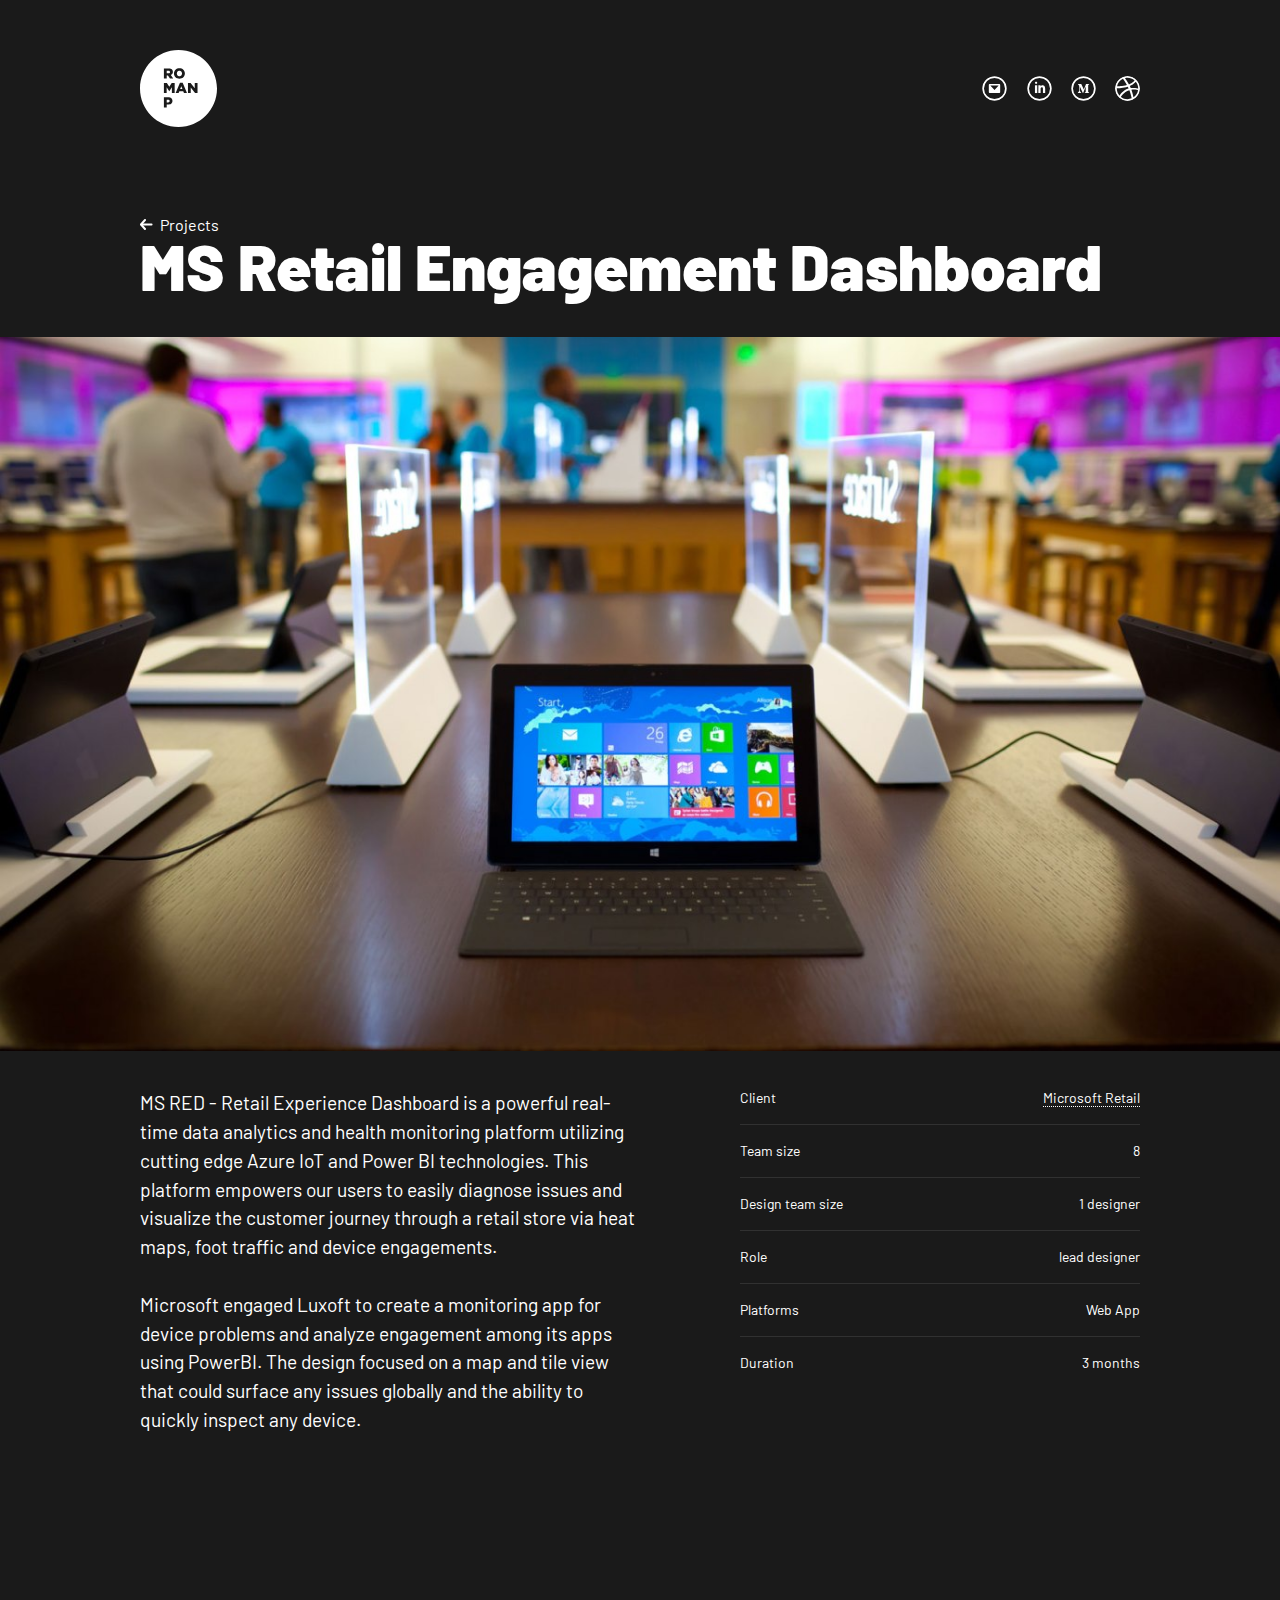
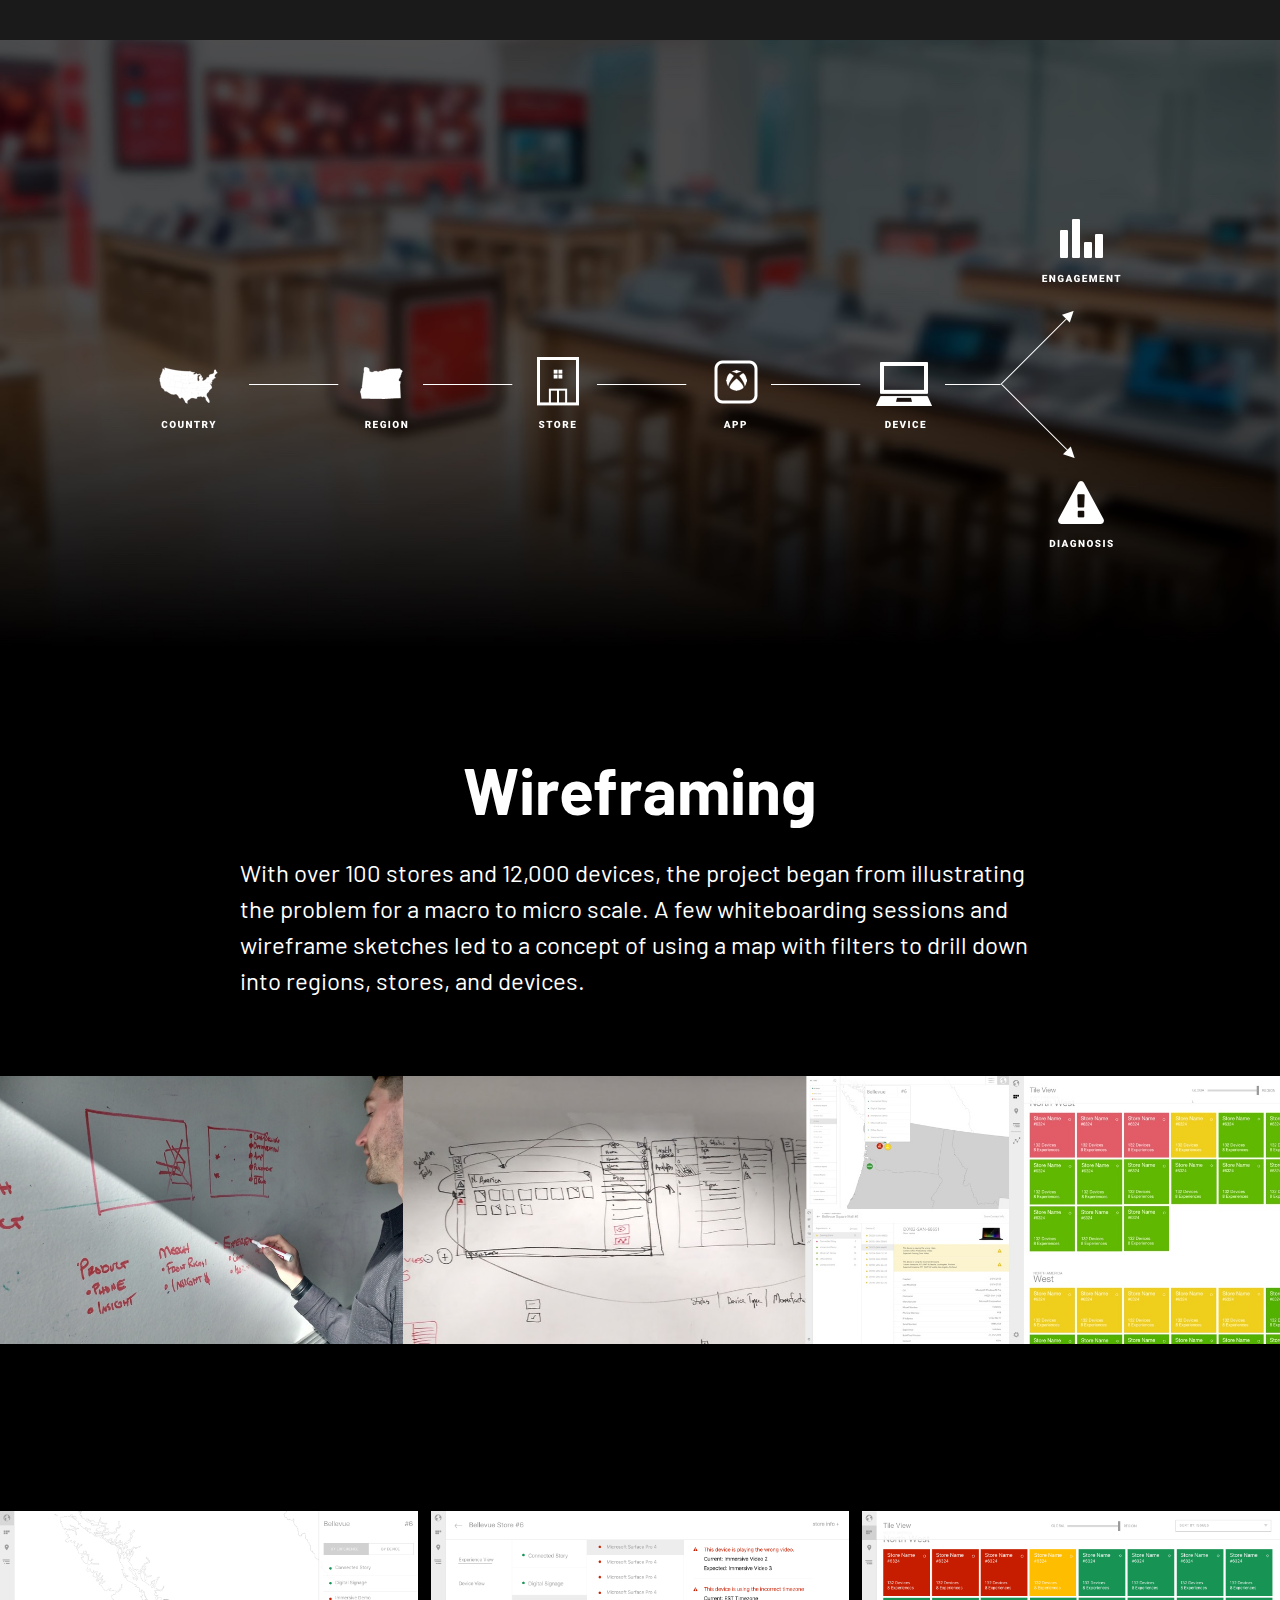
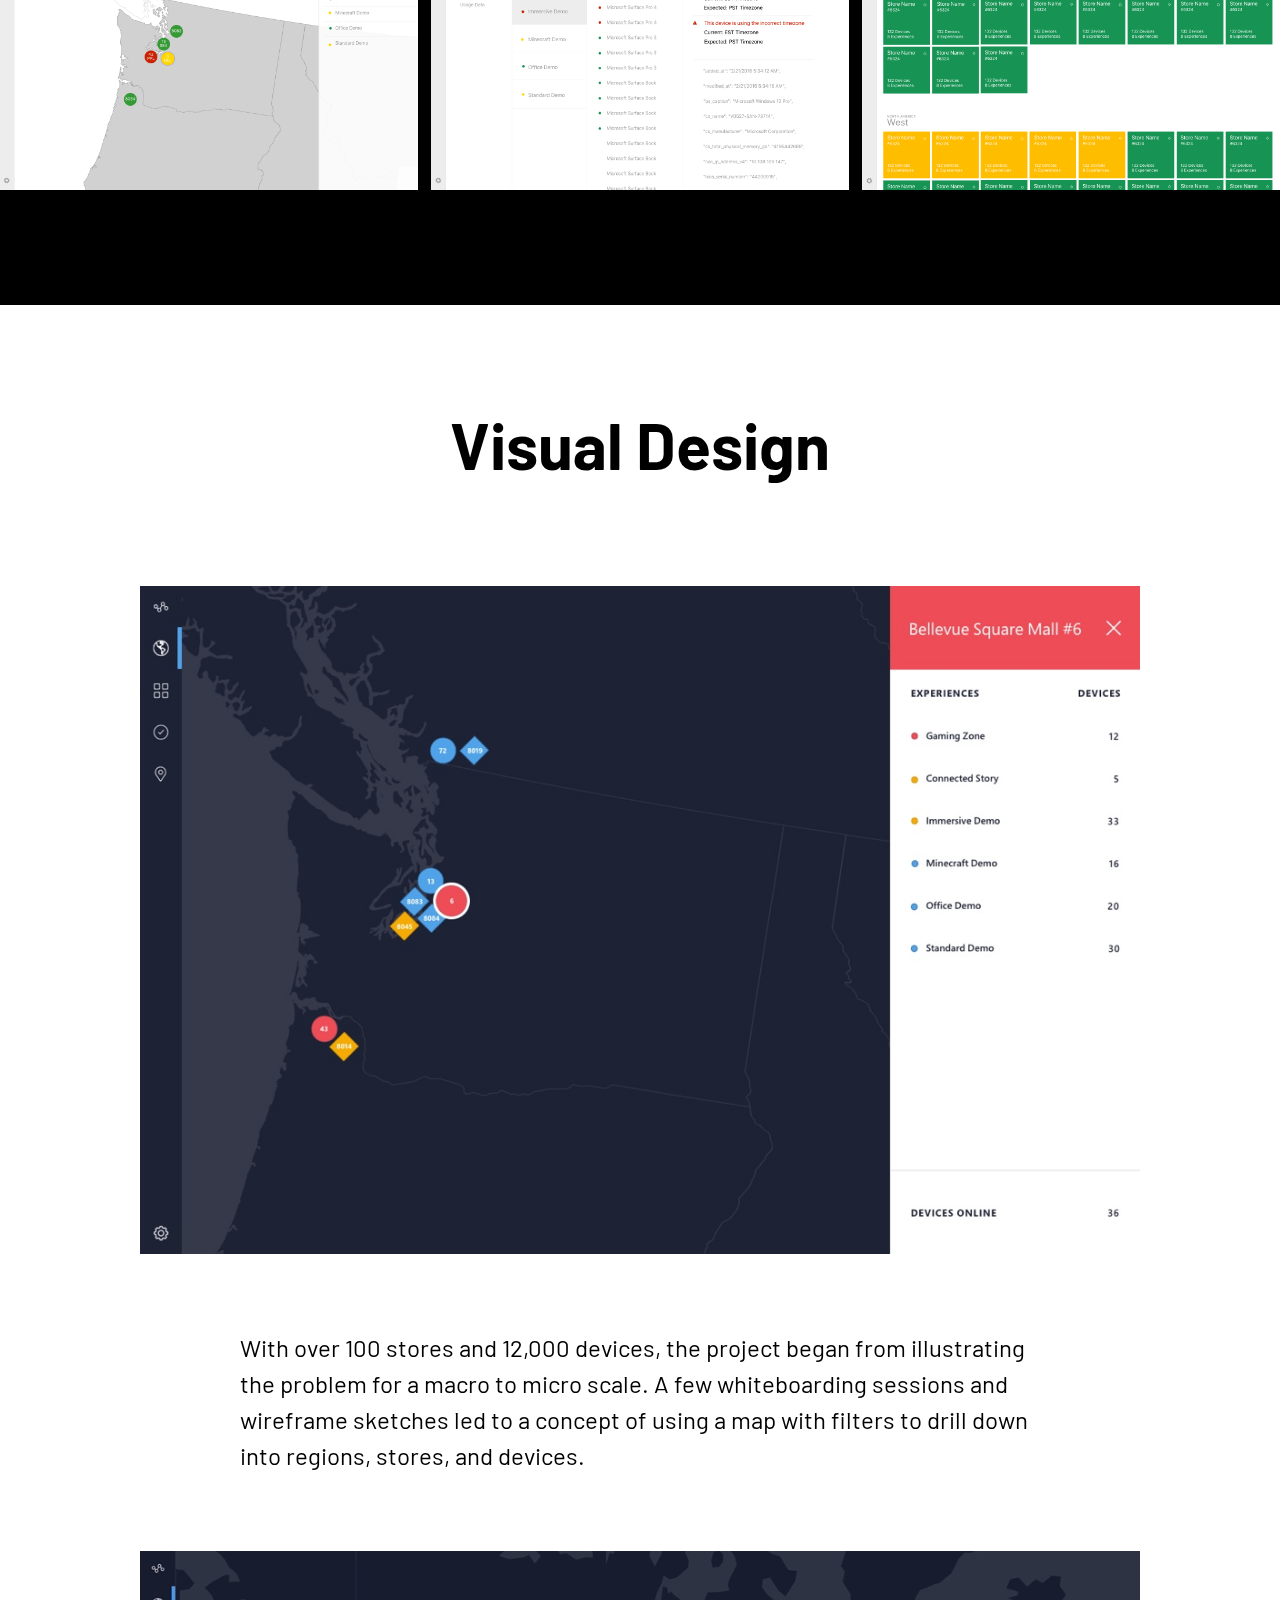
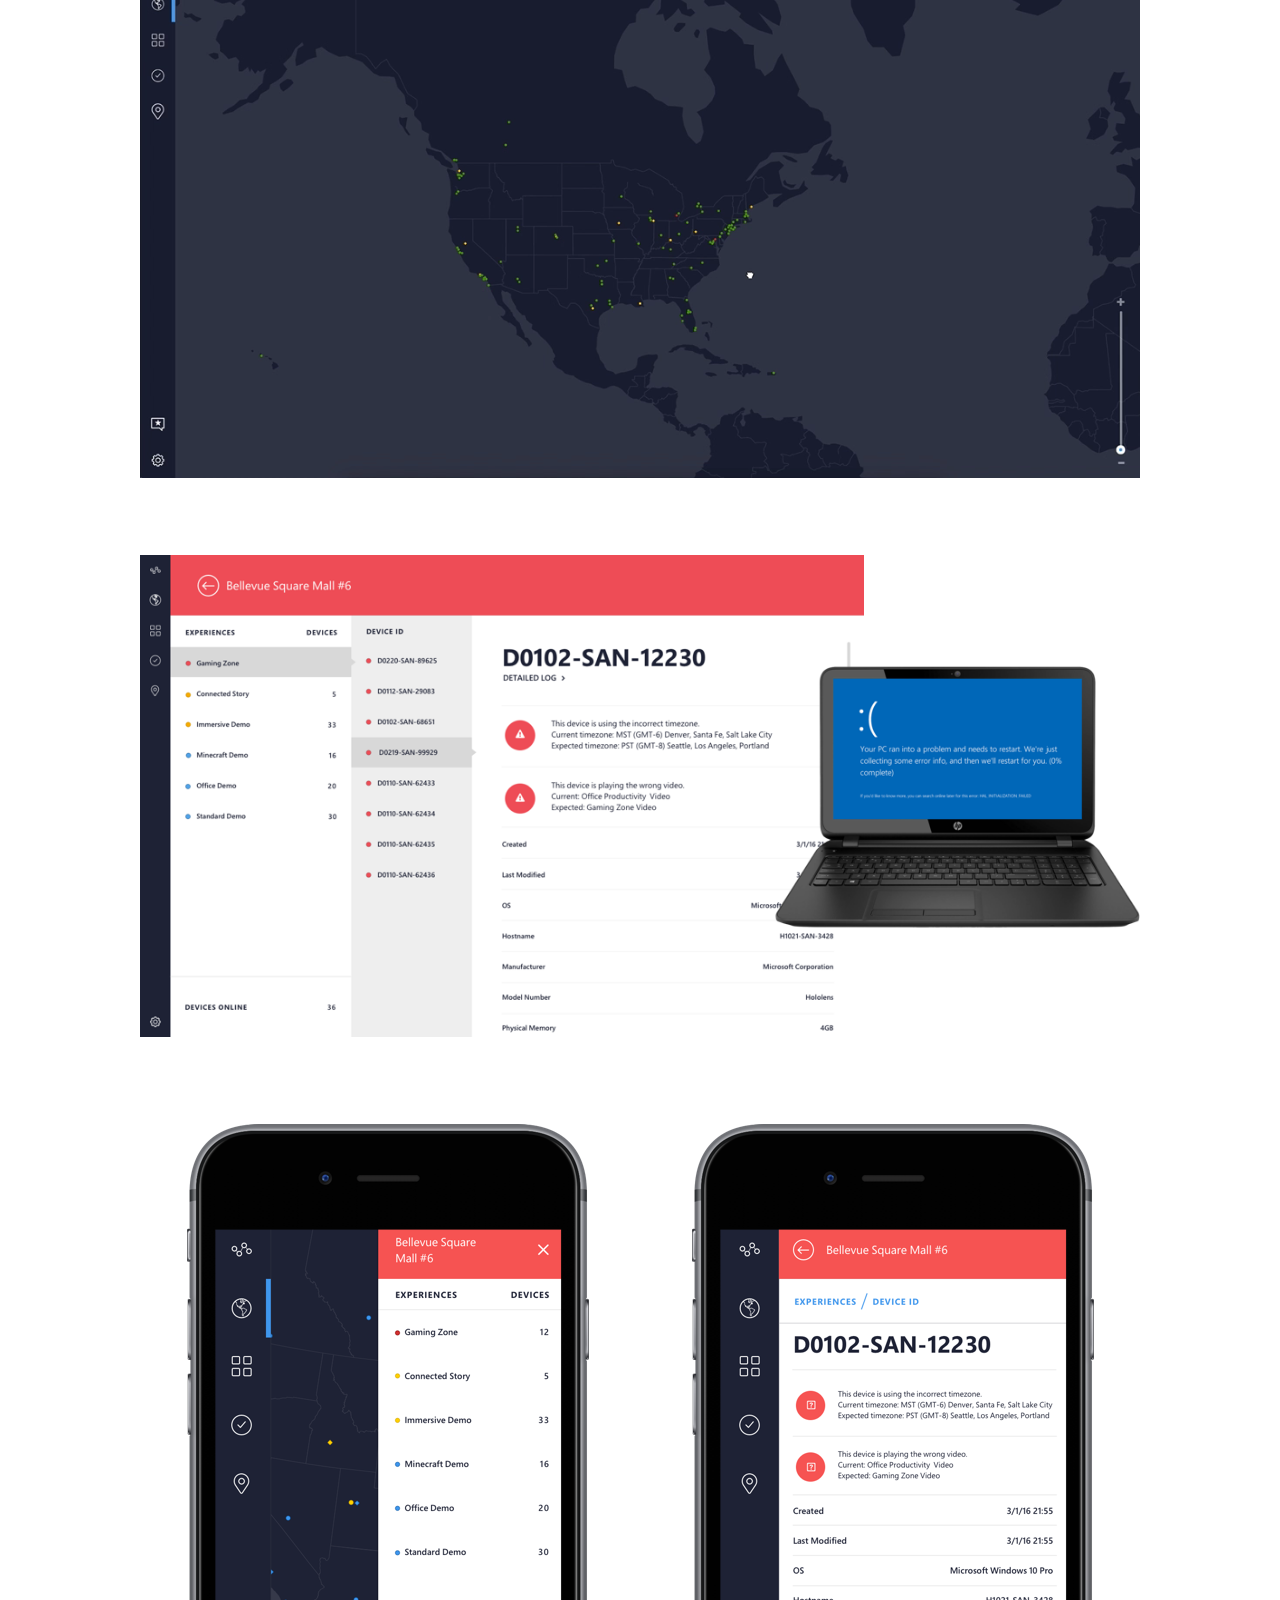
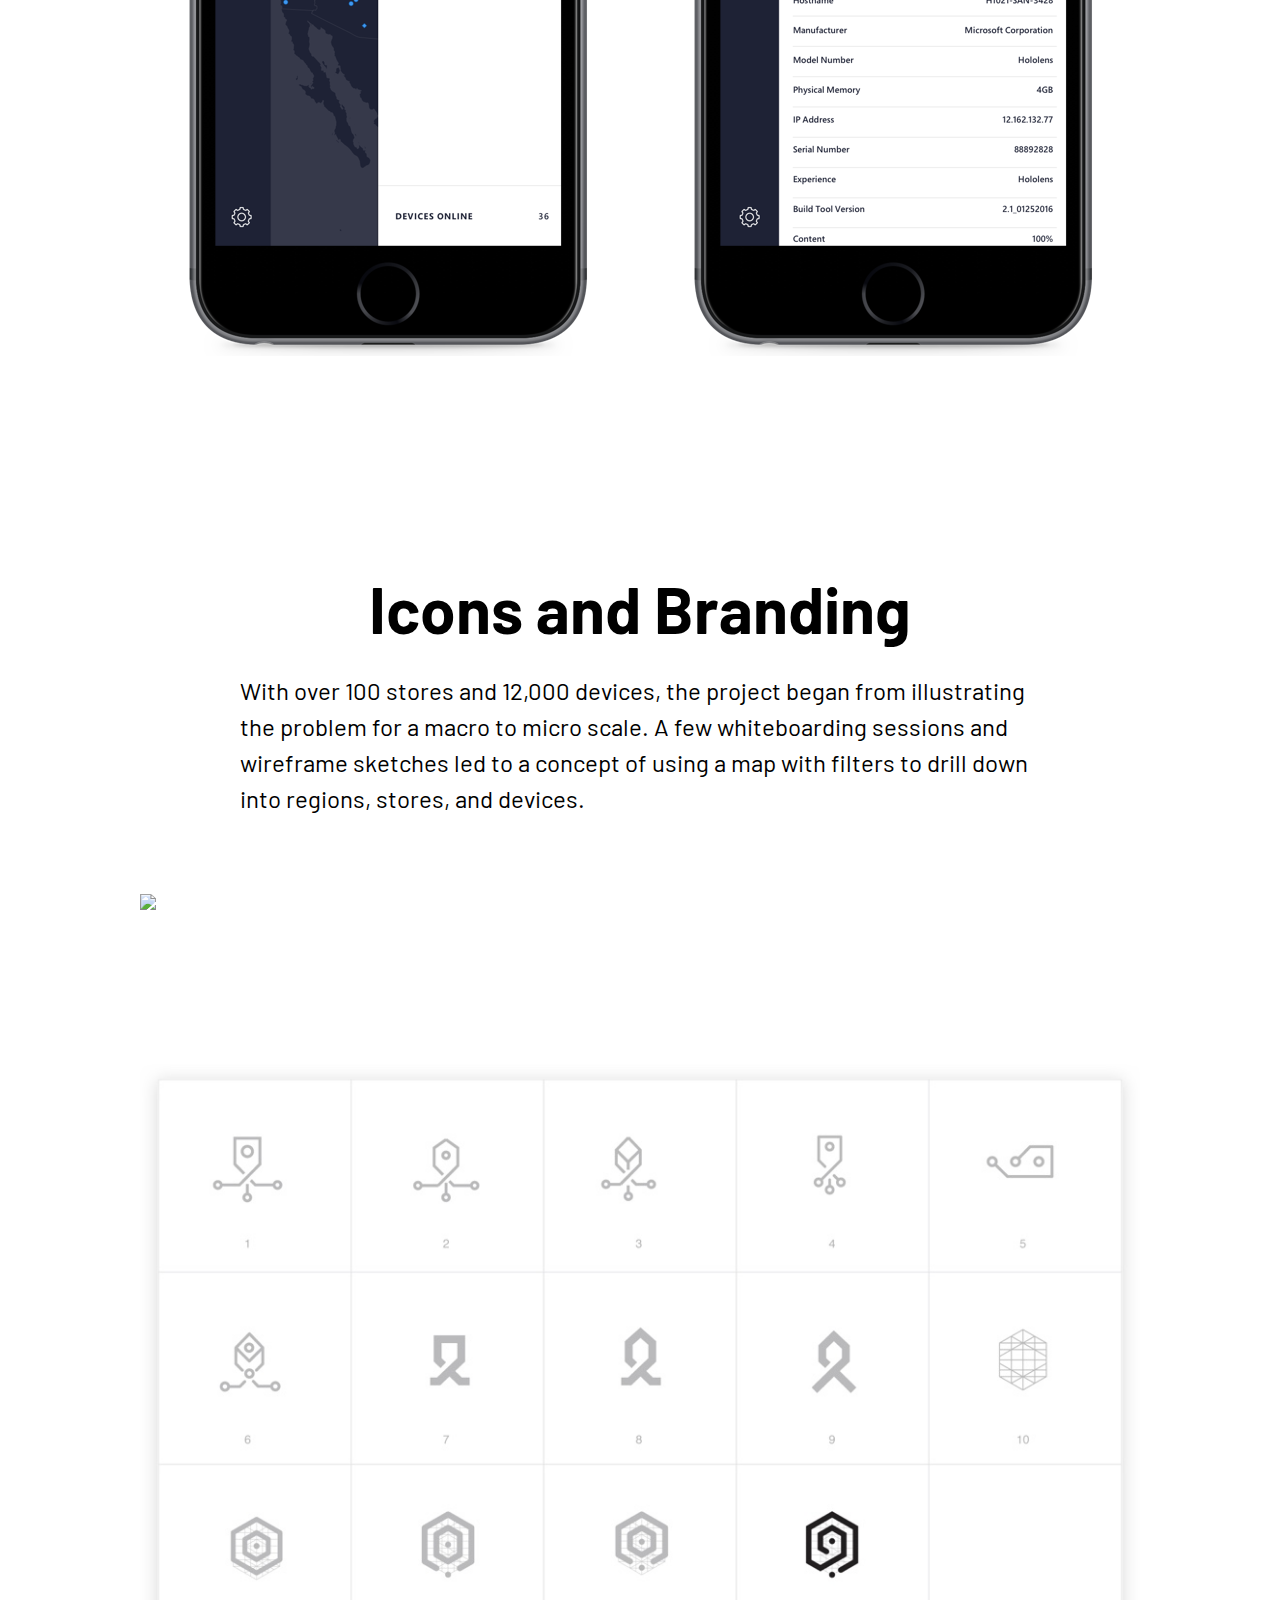
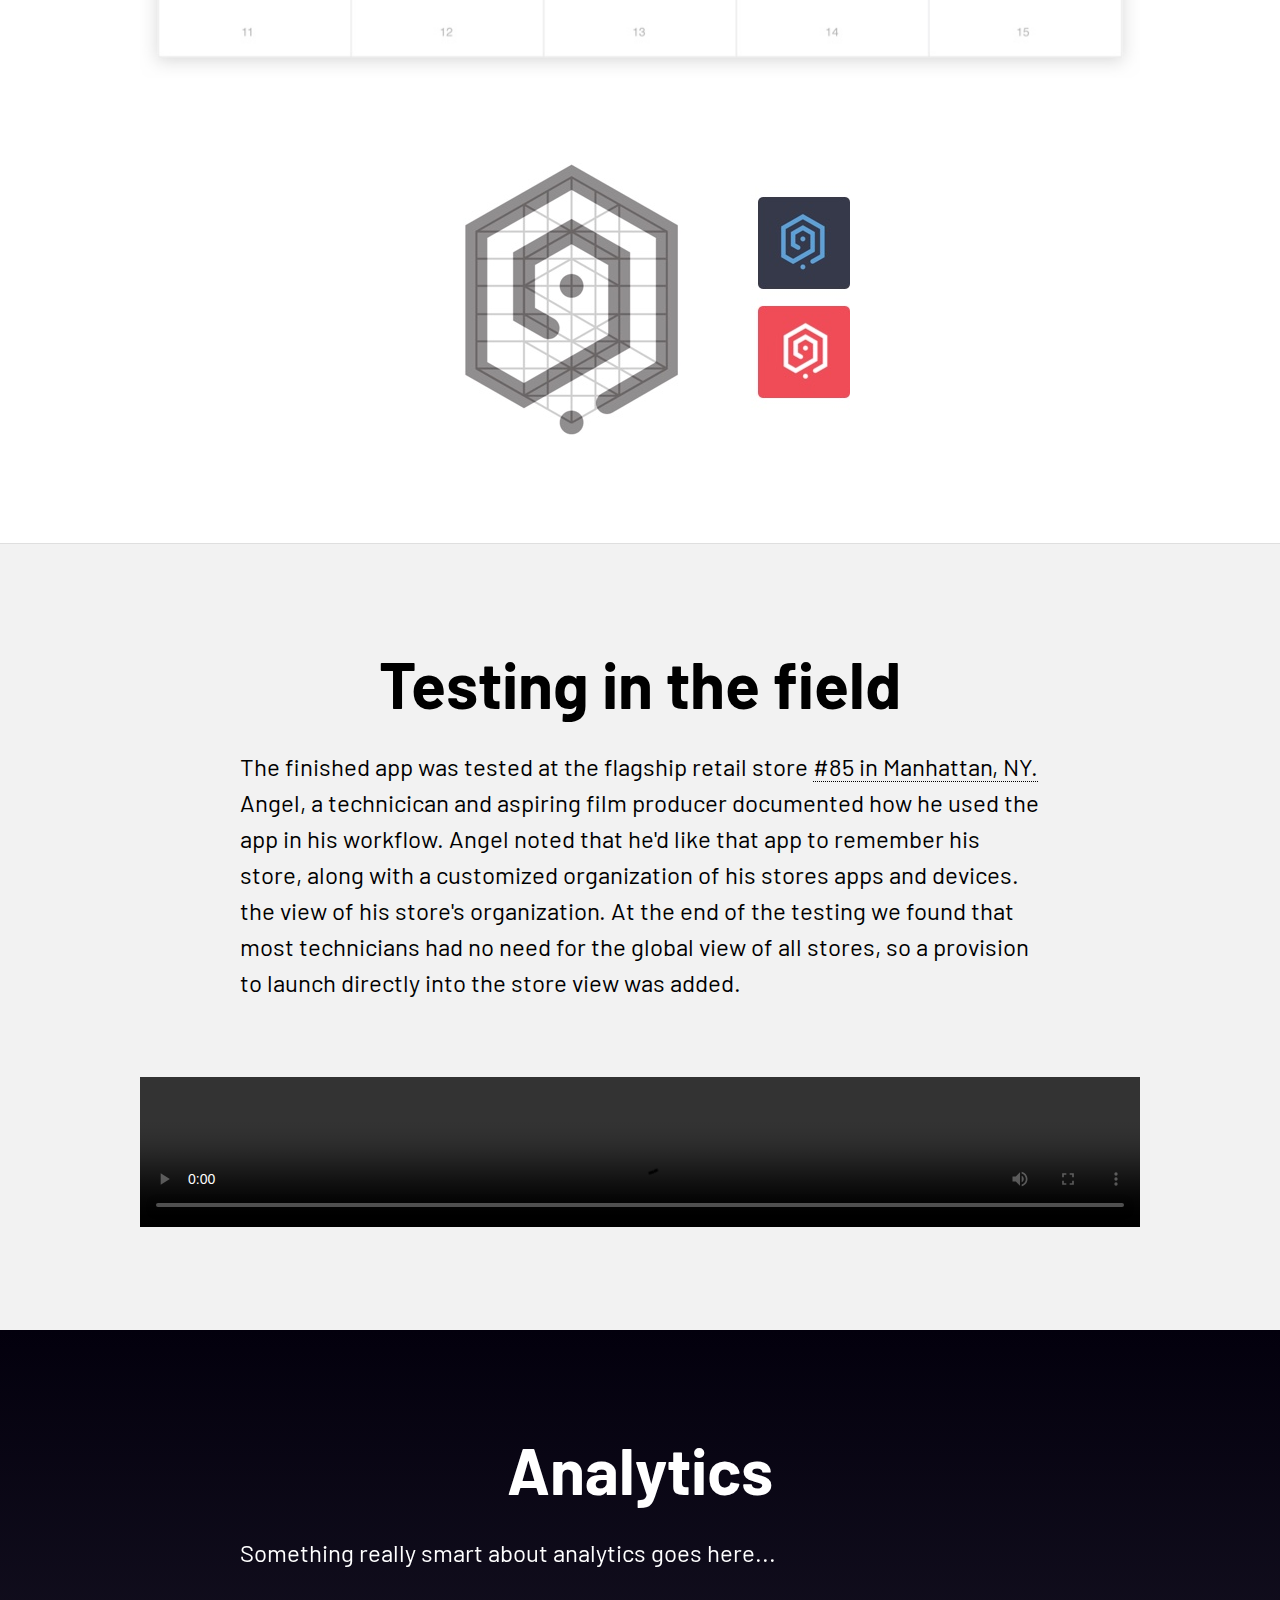
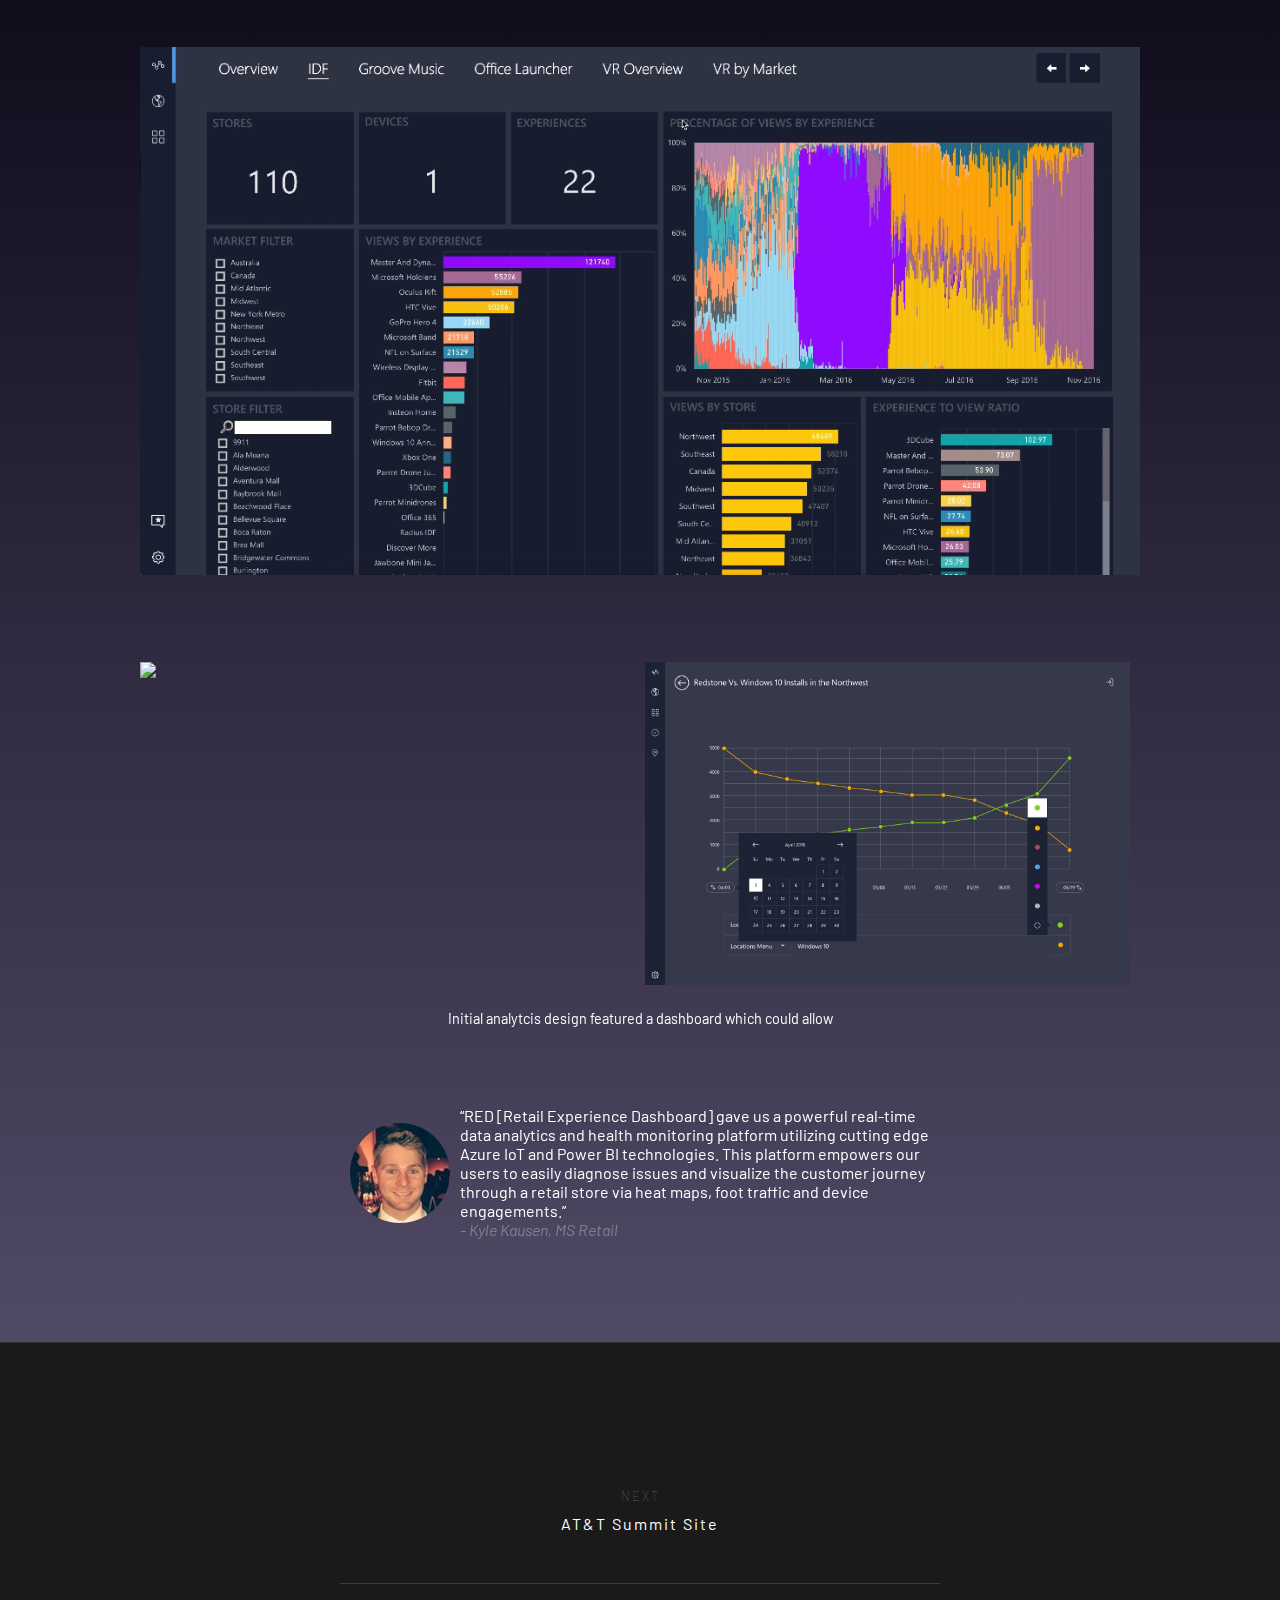
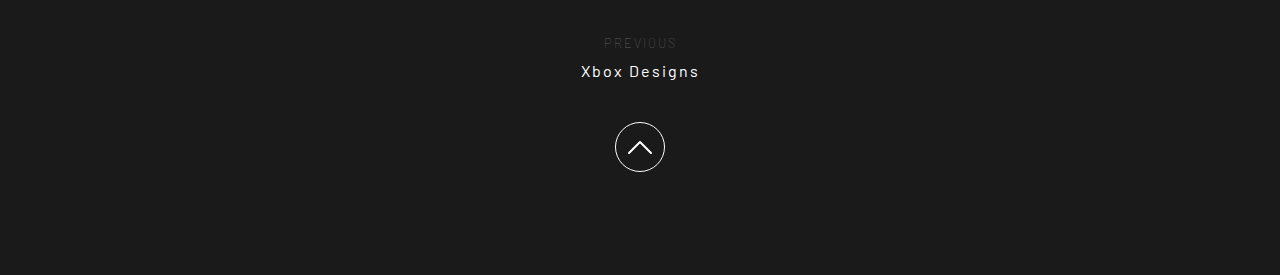
==== project-red.html @ be2b20bf "Website" ====
<!DOCTYPE html>
<html>
	<head>
	    <title>Roman P - Project Title</title>
	    <meta http-equiv="content-type" content="text/html; charset=utf-8">
	    <meta name="viewport" content="width=device-width, initial-scale=1">

        <link href="https://fonts.googleapis.com/css?family=Open+Sans:300,400,600,700,800,900" rel="stylesheet">
        <link href="https://fonts.googleapis.com/css?family=Barlow:400,500,700,800" rel="stylesheet">
        
		<link type="text/css" rel="stylesheet" href="css/style.css" media="screen" />
        
		<script src="https://code.jquery.com/jquery-latest.js"></script>
		<script src="js/full-screen-video.js" type="text/javascript"></script>
        <script src="js/smooth-scroll.js" type="text/javascript"></script>
        <script src="js/video-custom-player.js" type="text/javascript"></script>
        
	</head>

	<body id="project">
        <header id='top' class='theme-dark'>
            <div class='layout-wrapper'>
                <nav>                            
                    <a class='logo' href='index.html'>RomanP</a>
                    <ul class='social-icons'>
                        <li class='icon-email'><a href='mailto:romanp@gmail.com' target="_blank"></a><span>email</span></li>
                        <li class='icon-linkedin'><a href='https://www.linkedin.com/in/roman-pohorecki-62827524/' target="_blank"></a><span>linkedin</span></li>
                        <li class='icon-medium'><a href='https://medium.com/@romanp_designs' target="_blank"></a><span>medium</span></li>
                        <li class='icon-dribbble'><a href='https://dribbble.com/RomanP' target="_blank"></a><span>dribbble</span></li>
                    </ul>
                </nav>
                <div class="project-heading">
                    <a href='index.html'>Projects</a>
                    <h1>MS Retail Engagement Dashboard</h1>              
                </div>
            </div>
            <div class='layout-full'>
                <img src='img/projects/RED/store.jpg'>
            </div>
            <div class='project-intro'>
                <div>
                    <p>MS RED - Retail Experience Dashboard is a powerful real-time data analytics and health monitoring platform utilizing cutting edge Azure IoT and Power BI technologies. This platform empowers our users to easily diagnose issues and visualize the customer journey through a retail store via heat maps, foot traffic and device engagements. 
                    <br><br>
                    Microsoft engaged Luxoft to create a monitoring app for device problems and analyze engagement among its apps using PowerBI. The design focused on a map and tile view that could surface any issues globally and the ability to quickly inspect any device. 
                    </p>
                </div>
                <ul class='project-list'>
                    <li>Client <span><a href='http://www.rocketspace.com'>Microsoft Retail</a></span></li>
                    <li>Team size<span>8</span></li>
                    <li>Design team size<span>1 designer</span></li>
                    <li>Role<span>lead designer</span></li>
                    <li>Platforms<span>Web App</span></li>
                    <li>Duration<span>3 months</span></li>
                </ul>
            </div>
        </header>

        <section style="background-image:url(img/projects/RED/diagram.jpg)">
            <img src='img/projects/RED/diagram-overlay.png'>
        </section>  
        
        <section class='theme-dark background-dark-1'>
            <div>
                <h2>Wireframing</h2>
                <p>
                With over 100 stores and 12,000 devices, the project began from illustrating the problem for a macro to micro scale. A few whiteboarding sessions and wireframe sketches led to a concept of using a map with filters to drill down into regions, stores, and devices. 
                </p>
                <img src='img/projects/RED/concept.jpg'>
                <div class='layout-flex'>
                    <span><img src='img/projects/RED/wire1.png'></span>
                    <span><img src='img/projects/RED/wire2.png'></span>
                    <span><img src='img/projects/RED/wire3.png'></span>
                </div>
            </div>
        </section>
        
        <section>
            <div class='layout-wrapper'>
                <h2>Visual Design</h2>    
                <img src='img/projects/RED/detail.jpg'>
                <p>
                With over 100 stores and 12,000 devices, the project began from illustrating the problem for a macro to micro scale. A few whiteboarding sessions and wireframe sketches led to a concept of using a map with filters to drill down into regions, stores, and devices. 
                </p>
                <video autoplay="autoplay" loop muted>
                    <source src='img/projects/RED/map.mp4' type="video/mp4">
                </video>
                <img src='img/projects/RED/detail-2.png'>
                <div class='layout-flex'>
                    <span><img src='img/projects/RED/mobile-1.png'></span>
                    <span><img src='img/projects/RED/mobile-2.png'></span>
                </div>
            </div>
        </section>
        
        <section>
            <div class='layout-wrapper'>
                <h2>Icons and Branding</h2>    
                <p>
                With over 100 stores and 12,000 devices, the project began from illustrating the problem for a macro to micro scale. A few whiteboarding sessions and wireframe sketches led to a concept of using a map with filters to drill down into regions, stores, and devices. 
                </p>
                <img src='img/projects/RED/icons.jpg'>
                <img src='img/projects/RED/red-logos.jpg'> 
                <img src='img/projects/RED/final-logo.jpg'>
            </div>
        </section>   

        <section class='background-light-1'>
            <div class='layout-wrapper'>
                <h2>Testing in the field</h2>    
                <p>
                    The finished app was tested at the flagship retail store <a href=''>#85 in Manhattan, NY.</a> Angel, a technicican and aspiring film producer documented how he used the app in his workflow. Angel noted that he'd  like that app to remember his store, along with a customized organization of his stores apps and devices. the view of his store's organization. At the end of the testing we found that most technicians had no need for the global view of all stores, so a provision to launch directly into the store view was added.
                </p>
                <video preload controls>
                    <source src='img/projects/RED/angel.mp4' type="video/mp4">
                </video>
            </div>
        </section>
        
        <section class='gradient-1 theme-dark'>
            <div class='layout-wrapper'>
                <h2>Analytics</h2>    
                <p>
                    Something really smart about analytics goes here...
                </p>
                <video autoplay="autoplay" loop muted>
                    <source src='img/projects/RED/analytics2.mp4' type="video/mp4">
                </video>
                <div class="layout-flex layout-wrapper">
                    <span><img src='img/projects/RED/analytics.jpg'></span>
                    <span><img src='img/projects/RED/analytics2.jpg'></span>
                </div>
                <figcaption>Initial analytcis design featured a dashboard which could allow </figcaption>
                <div class='quote'>
                    <div class='quote-head'>
                        <img src='img/projects/RED/head.png'>                        
                    </div>
                    <span>
                        “RED [Retail Experience Dashboard] gave us a powerful real-time data analytics and health monitoring platform utilizing cutting edge Azure IoT and Power BI technologies. This platform empowers our users to easily diagnose issues and visualize the customer journey through a retail store via heat maps, foot traffic and device engagements.”
                        <i>- Kyle Kausen, MS Retail</i>
                    </span>
                </div>
            </div>
        </section>
        
        <footer>
            <div class='nav-projects'>
                <a class='nav-projects-next' href=''><span>AT&amp;T Summit Site</span></a>
                <hr/>
                <a class='nav-projects-previous' href=''><span>Xbox Designs</span></a>
            </div>
            <a class='button-back-to-top button-scale' href='#top'></a>
		</footer>

	</body>
</html>
---- css/style.css ----
/* Resets */
    body, h1, h2, h3, h4, h5, h6, p, ul {
        margin: 0;
        padding: 0;
    }

    * {
        box-sizing: border-box;
        background-repeat: no-repeat;
    }

/* Backgrounds */

    .gradient-1 {
        background: rgb(3,0,13);
        background: linear-gradient(180deg, rgba(3,0,13,1) 0%, rgba(80,74,101,1) 100%);    
    }

    .background-light-1 {
        background-color: rgba(0,0,0,.05);
        border-top: 1px solid rgba(0,0,0,.08);
    }

    .background-dark-1 {
        background-color: #000;
    }

    .background-dark-2 {
        background-color: #1A1A1A;
    }


/* Common */

    body {
        font-family: 'Barlow';
    }

    .theme-dark > *{
        color: #fff;
    }

    .theme-dark a{
        border-color: inherit;
    }

    a {
        text-decoration: none;
        border-bottom: 1px;
        border-bottom-style: dotted;
        border-bottom-color: inherit;
        color: inherit;
        outline : none;
    }
       
    ul {
        list-style: none;
    }

    img {
        display: block;
        max-width: 100%;
        align-self: center;
    }

    #project {
        background-color: #fff;
    }

    #home {
        position: relative;
    }

    .home-intro {
        background-color: rgba(0,0,0,.85);
    }

/* Layout */

    .layout-wrapper {
        width: 85%;
        margin-left: auto;
        margin-right: auto;
        max-width: 1000px;
    }

    .layout-full {
        width: 100%;
    }

    .layout-full img {
        width: 100%;
    }

    .layout-flex {
        display: flex;
        justify-content: space-between;
        width: 100%;
        flex-direction: row;   
    }

    section p + .layout-flex {
        padding-top: 6vw;
    }

    .layout-center-h-v {
        display: flex;
        align-items: center;
        justify-content: center;               
    }

        /* wrapping images inside flex */
        .layout-flex span {     
            display: block; 
            margin: 1%;
            flex: 1;
        }

        .layout-flex span img{
            max-width: 100%;
            align-self: center;
        }

        .layout-flex:last-child span{
          margin-right: 0;
        }

        .layout-flex span:first-child {
          margin-left: 0;
        }

        @media only screen and (max-width: 760px) {
            .layout-flex {
                display: block;
            }

            .layout-wrapper {
                width: 93%
            }
        }

    .layout--smaller {
        width: 40%;
        flex:initial;
    }

    .layout--larger {
        width: 60%;
        flex:initial;
    }

/* Sections */

    section {
        position: relative;
        background-size: cover;
        background-position: bottom;
        background-repeat: no-repeat;
        padding: 8vw 0 8vw 0;
}

    section div img {
        display: block;
        max-width: 100%;
        justify-content: center;
        align-self: center
    }

    section img {
        padding: 6vw 0 0 0;
        margin: 0 auto;
        display: block;
    }

/* Headers */

    header {
        position: relative;
        background-position: center;
        background-size: cover;
        position: relative;
        padding: 0 0 10vw 0;
        background: #1A1A1A;
    }

    h1, h2, h3, h4, h5, h6 {
        font-weight: bold;
    }

    h1 {
        font-size: 4em;
        line-height: 100%;
        font-weight: 900;
        position: relative;
    }

    h2 {
        font-size: 5vw;
        line-height: 120%;
        padding: 0
            0 2vw 0;
        text-align: center;
    }

    #home h1, #home h2 {
        font-size: 3vw;
        line-height: 120%;
        padding: 0 0 2vw 0;
        text-align: left;
    }

    #home h1 {
        padding: 6vw 0 2vw 0;
        width: 70%;
    }


    @media only screen and (max-width: 860px) {
        h2 {
            font-size: 4vw;
            font-weight: 900;
        }
    }

    h3 {
        font-size: .9em;
        text-transform: uppercase;
        letter-spacing: 2px;
        margin-bottom: 1em;
        font-weight: 900;
    }

    @media only screen and (max-width: 760px) {
        h1{
            font-size: 2em;
            text-align: left;
            line-height: 120%
        }
    }


/* Navigation */

    nav {
        font-weight: 800;
        display: flex;
        justify-content: space-between;
        align-items: center;
        padding: 5% 0 5% 0;
        position: relative;
        z-index: 10;  
    }

    nav a {
        color: #fff;
        border: 0;
        font-size: 1.2vw;
        text-transform: uppercase;
        letter-spacing: 2px;
    }

    .logo{
        position: relative;
        width: 6vw;
        height: 6vw;
        display: inline-block;
        background-repeat: no-repeat;
        background-position: left center;
        background-size: 100%;
        margin-right: auto;
        text-indent: -1000px;
        color: transparent;
    }


    @keyframes logo-load {
        0% {
            background-image: url(../img/romanp-logo2.svg);
        }
        100% {
            background-image: url(../img/romanp-3.png);   
        }
    }

    .logo {
        background-image: url(../img/romanp-logo-dark.svg);
        transition: background-image .75s;                 
        animation: 2s ease-out 0 1 logo-load;
    }

    .theme-dark .logo {
        background-image: url(../img/romanp-logo.svg);
      }

    #home .logo:hover {
        background-image: url(../img/romanp.png);   
        transition: background-image .75s;  
        animation: 2s ease-out 1 0 logo-load;
    }

    .menu {
        list-style: none;
        display: flex;
        font-size: 2vw;
    }

    .menu a{
        margin-left: 30px;
    }

    .menu a span {
        padding: 0 5px 2px 5px;
    }

    @media only screen and (max-width: 860px) {
        nav {
            height: auto;
        }

        .logo {
            width: 80px;
            height: 80px;
        }
        
        nav a {
            font-size: 4vw;
        }
    }

/* Buttons */

    .button {
        border: 2px solid #fff;
        border-radius: 5px;
        padding: .75rem 1.5rem;
        display: inline-block;
        font-size: .8em;
    }

    .button:hover, .button-about {
        cursor: pointer;
    }

    .button-back-to-top {
        background-image: url(../img/chevron.svg);
        background-repeat: no-repeat;
        background-position: center;
        background-size: 50%;
        display: block;
        width: 50px;
        height: 50px;
        border-radius: 100%;
        background-color: rgba(255,255,255,0);
        border: 0;
        opacity: 1;
        border-radius: 50%;
        border: 1px solid #fff;
    }



    /*Social Icons*/

        .social-icons {
            width: 70%;
            display: flex;
            justify-content: flex-end;
        }

        @media only screen and (max-width: 760px) {
            .social-icons {
                flex-wrap: wrap;
                justify-content: space-between;
            }            
        }        

        .social-icons li{
            min-width: 25px;
            min-height: 25px;
            margin-left: 1.5vw;
            border-radius: 50%;
            background-position: center;
            position: relative;
            background-size: contain;
            font-weight: 400;
            font-size: 12px;
        }

        .social-icons li a{
            position: absolute;
            top: 0;
            bottom: 0;
            width: 100%;
            border: 0;
        }

        .social-icons li span{
            display: none;
        }

        .theme-dark .icon-email {background-image: url(../img/icon-social-email.svg);}
        .theme-dark .icon-dribbble {background-image: url(../img/icon-social-dribbble.svg);}
        .theme-dark .icon-noun-project {background-image: url(../img/icon-social-noun-project.svg);}
        .theme-dark .icon-flickr {background-image: url(../img/icon-social-flickr.svg);}
        .theme-dark .icon-medium {background-image: url(../img/icon-social-medium.svg);}
        .theme-dark .icon-linkedin {background-image: url(../img/icon-social-linkedin.svg);}

        .icon-email {background-image: url(../img/icon-social-email-dark.svg);}
        .icon-dribbble {background-image: url(../img/icon-social-dribbble-dark.svg);}
        .icon-noun-project {background-image: url(../img/icon-social-noun-project-dark.svg);}
        .icon-flickr {background-image: url(../img/icon-social-flickr-dark.svg);}
        .icon-medium {background-image: url(../img/icon-social-medium-dark.svg);}
        .icon-linkedin {background-image: url(../img/icon-social-linkedin-dark.svg);}


/* Video */

    #video-viewport {
        position: absolute;
        top: 0;
        bottom: 0;
        z-index: -1; /* for accessing the video by click */
        overflow: hidden;
    }

    video {
        max-width: 100%;
        width: 100%;
        height: auto;
        margin: 0 auto;
        display: block;
    }

    .video-custom-player {
        position: relative;
    }

    .video-play-pause {
        background: url(../img/icon-play.svg);
        background-position: center;
        position: absolute;
        top: 0;
        bottom: 0;
        right: 0;
        left: 0;
        background-repeat: no-repeat;
    }

    .video-custom-player:hover{
        cursor: pointer;
    }

/* Quote */

    .quote {
        display: flex;
        margin: 6vw auto 0 auto;
        align-content: space-around;
        max-width: 600px;
    }

    .quote-head {
        width: 20%;
        display: flex;
        align-items: center;
        justify-content: center;  
    }

    .quote-head img {
        width: auto;
        padding-top: 0;
        
    }

    .quote span{
        width: 80%;
    }

    .quote i{
        opacity: .3;
        display: inline-block;
        width: 100%;
    }

/* Paragraphs */

    p {
        line-height: 150%;
        font-size: 18px;
    }

    section p {
        max-width: 800px;
        display: block;
        margin: 0 auto;
        font-size: 24px;
    }

    section p + img {
        padding-bottom: 6vw;
    }
    
    section img ~ p, section p + video, p ~ .video-custom-player{
        padding-top: 6vw;
    }

    @media only screen and (max-width: 860px) {    
        section p {
            font-size: 16px;
            margin: 0 5% 0 5%;
        }
    } 

/* Home */

        .about {
            display: none;
            padding: 1vw 0 0 0;
            width: 70%;
        }

        /* Home - Projects List */

            .projects li {
                display: flex;
                justify-content: space-around;
                background-size: cover;
                min-height: 40vw;
                position: relative;
            }

            .project-description {
                display: flex;
                flex-direction: column;
                justify-content: center;
                width: 45%;
            }

            .project-description p{
                width: 100%;
                font-size: 1.2em;
                line-height: 150%;
            }

            .project-image {
                display: flex;
                align-self: center;
                overflow: hidden;
                width: 45%;
            }

            .project-image img {
                width: 100%;
                height: 100%;
            }

            /* project-image alignments */
                .align-top {
                    margin-bottom: auto;
                }

                .align-right {
                    margin-right: auto;
                }

                .align-left {
                    margin-left: auto;
                }

                .align-bottom{
                    margin-top: auto;
                }

            /*
            .projects li:nth-child(odd){
                flex-direction: row-reverse;
            }
            */

            .projects li a{
                position: absolute;
                top: 0;
                right: 0;
                bottom: 0;
                left: 0;
                border: 0;
            }

            @media only screen and (max-width: 860px) {
                .projects li, .projects li:nth-child(odd) {
                    flex-direction: column;
                    min-height: 100vw;
                    padding: 5% 5% 0 5%;
                    box-sizing: border-box;
                }

                .project-description {
                    width: 100%;
                    padding: 5% 0 5% 0;
                }

                .project-description p{
                    width: 100%;
                }

                .project-image {
                    width: 90%;
                    height: auto;
                    padding-bottom: 10%;
                }

                .align-bottom{
                    padding-bottom: 0;
                }

                .project-image img{
                    margin: 0 auto;
                    width: 100%;
                    height: 100%;
                }
            }

/* Project Details */

    .project-heading {
        position: relative;
        padding: 3vw 0 3vw 0;
    }
    
    .project-heading a{
        background-image: url(../img/icon-back-dark.svg);
        background-position: left center;
        border: 0;
        padding: 0 0 0 20px;
        z-index: 3;
        position: relative;
    }

    .theme-dark .project-heading a{
        background-image: url(../img/icon-back.svg);
    }

    .project-heading h1{
        position: relative;
        z-index: 0;
    }

    .project-banner img{
        padding: 3vw auto 3vw auto;    
        width: 100%;
    }

    .project-intro {
        padding: 3vw 0 6vw 0;
        display: flex;
        width: 85%;
        margin-left: auto;
        margin-right: auto;
        max-width: 1000px;
    }

    .project-intro div{
        width: 50%;
        margin-right: 10%;
    }

    .project-intro p {
        font-size: 1.5vw;
    }

    .project-list {
        width: 40%;
    }

    .project-list li{
        display: flex;
        justify-content: space-between;
        font-size: 14px;
        padding: 1.25em 0 1.25em 0;
        border-bottom: 1px solid rgba(0,0,0,.1);
    }

    .theme-dark .project-list li{
        border-bottom: 1px solid rgba(255,255,255,.1);
    }

    .project-list li:first-child{
        padding-top: 0;
    }

    .project-list li:last-child{
        border-bottom: 0;
    }

    .project-list span {
        font-weight: 400;
        text-transform: none;
    }

    figcaption {
        width: 50%;
        line-height: 150%;
        font-size: .9em;
        text-align: center;
        margin: 1vw auto 3vw auto;
        opacity: 1;
    }

    @media only screen and (max-width: 960px) {
        .project-intro {
            width: 100%;
            max-width: 100%;
        }
        
        .project-intro div p{
            font-size: 3vw;
        }
        
        .project-list {
            width: 90%;
            margin: 12vw auto 12vw auto;
        }
        
        figcaption {
            width: 90%;
        }
    }

/* Footer */

    footer {
        padding: 8vw 0 8vw 0;
        border-top: 1px solid rgba(255,255,255,.1);
    }

    .nav-projects {
        background-color: #1A1A1A;
        flex-wrap: wrap;
        width: 100%;
        max-width: 1200px;
    }
    
    .nav-projects hr {
        width: 50%;
        border: 0;
        background-color: transparent;
        border-bottom: 1px solid rgba(255,255,255,.15);
    }

    .nav-projects a{
        color: #fff;
        width: 100%;
        flex-grow: 1;
        text-align: center;
        height: 130px;
        display: flex;
        flex-direction: column;
        justify-content: center;
        letter-spacing: 2px;
        border-bottom: 0;
    }

    .nav-projects a:before {
        display: block;
        color: rgba(255,255,255,.3);
        text-transform: uppercase;
        padding-bottom: 10px;
        font-weight: 100;
        font-size: .8em;
    }

    .nav-projects-next:before {
        content: "next";
    }

    .nav-projects-previous:before {
        content: "previous";
    }

    footer {
        display: flex;
        flex-direction: column;
        justify-content: center;
        align-items: center;
        background-color: #1A1A1A;
        min-height: 300px;
    }


    @media only screen and (max-width: 960px) {
        footer {
            padding: 4vw 0 4vw 0;
        }
    }


/* Overrides and additions */
    .shadow-1 {
        filter: drop-shadow(0 0 0.75rem rgba(0,0,0,.5));
    }

    .padding-top-0{
        padding-top: 0;
    }

    .padding-bottom-0{
        padding-bottom: 0;
    }

    .padding-0 {
        padding-top: 0;
        padding-bottom: 0;
    }
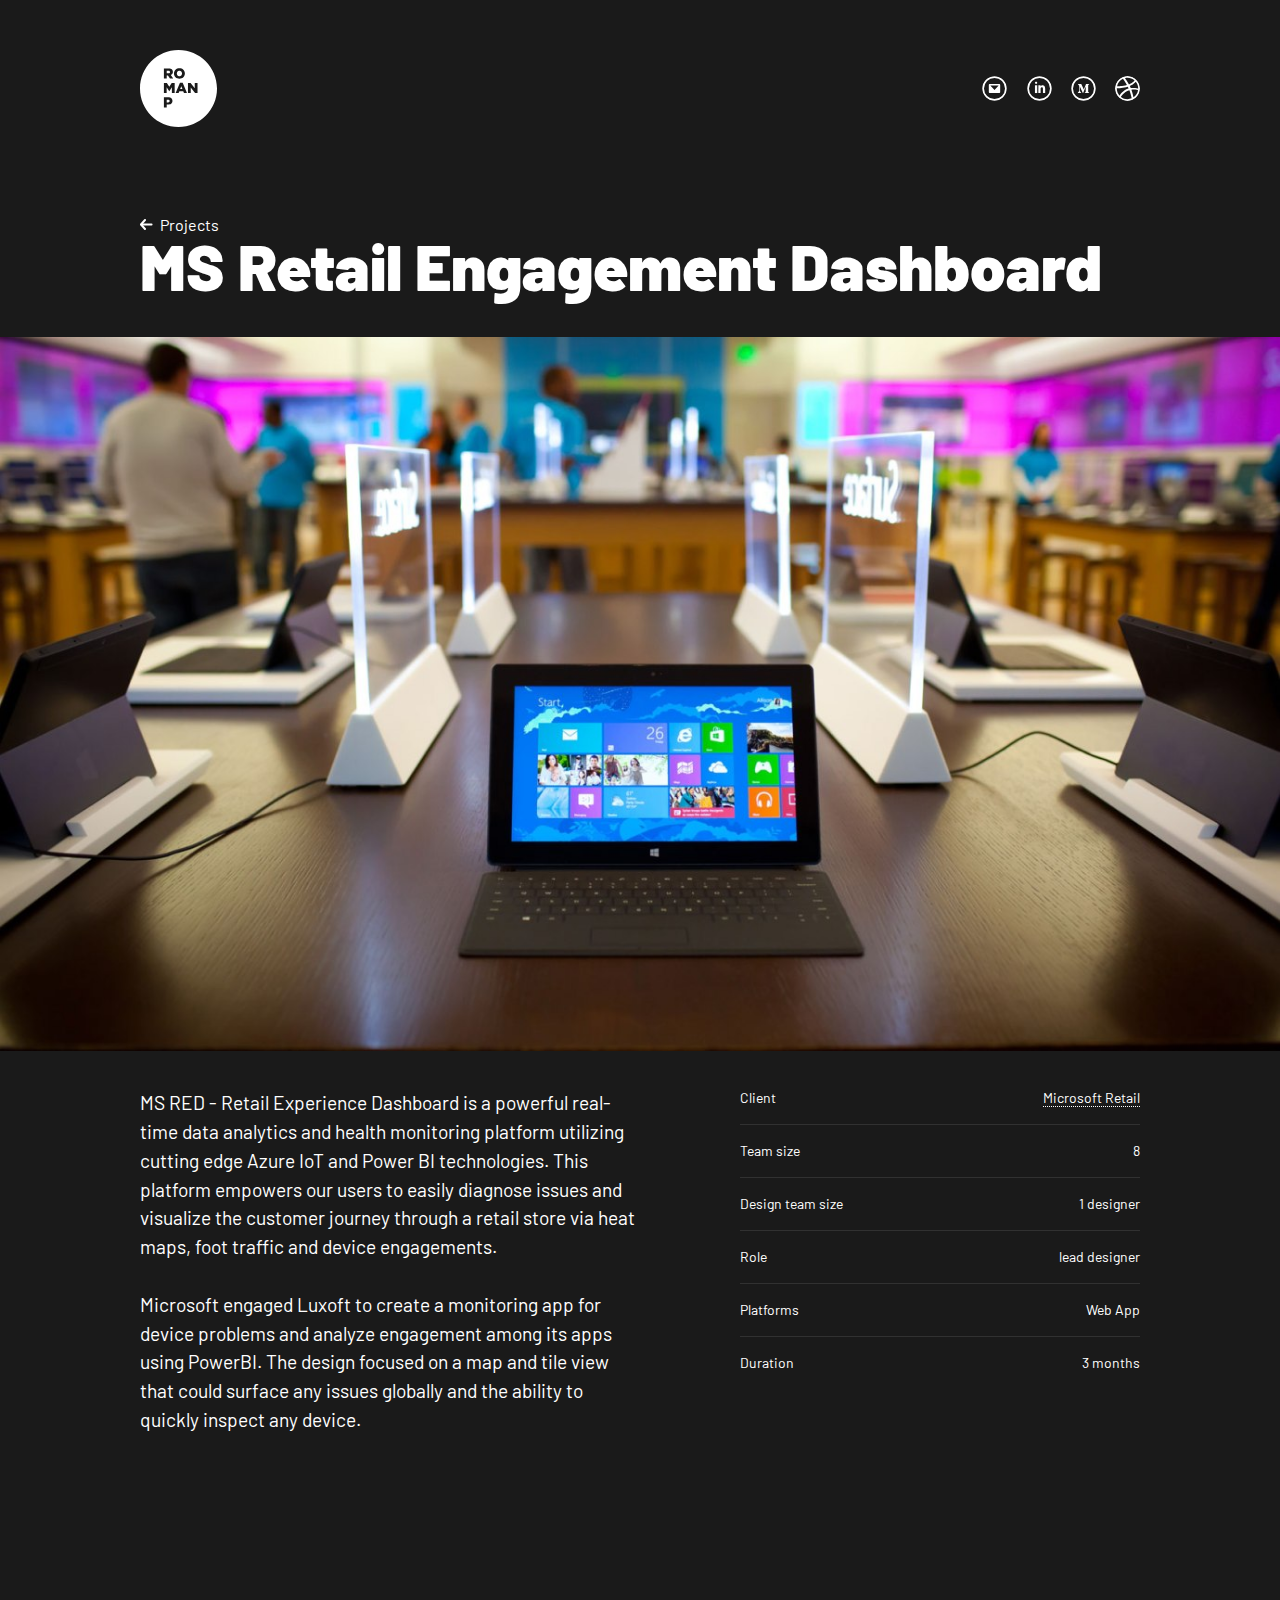
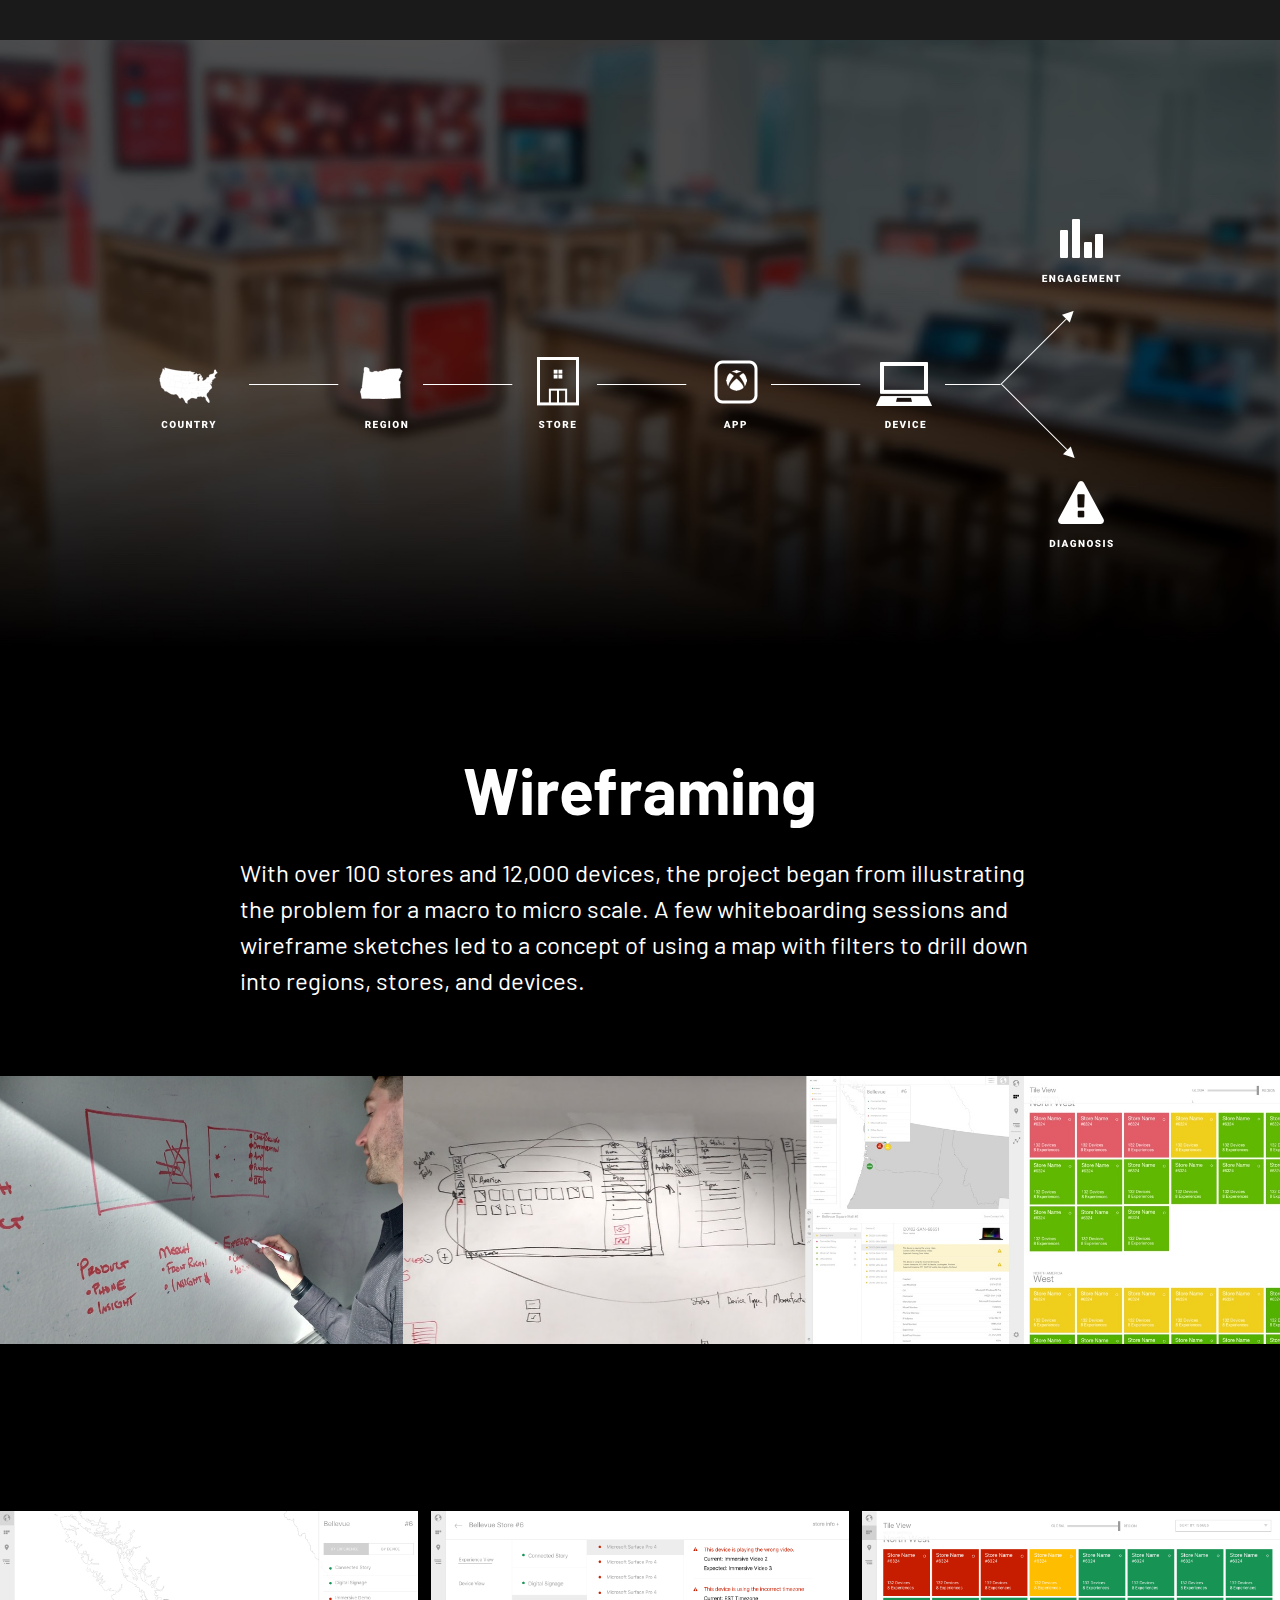
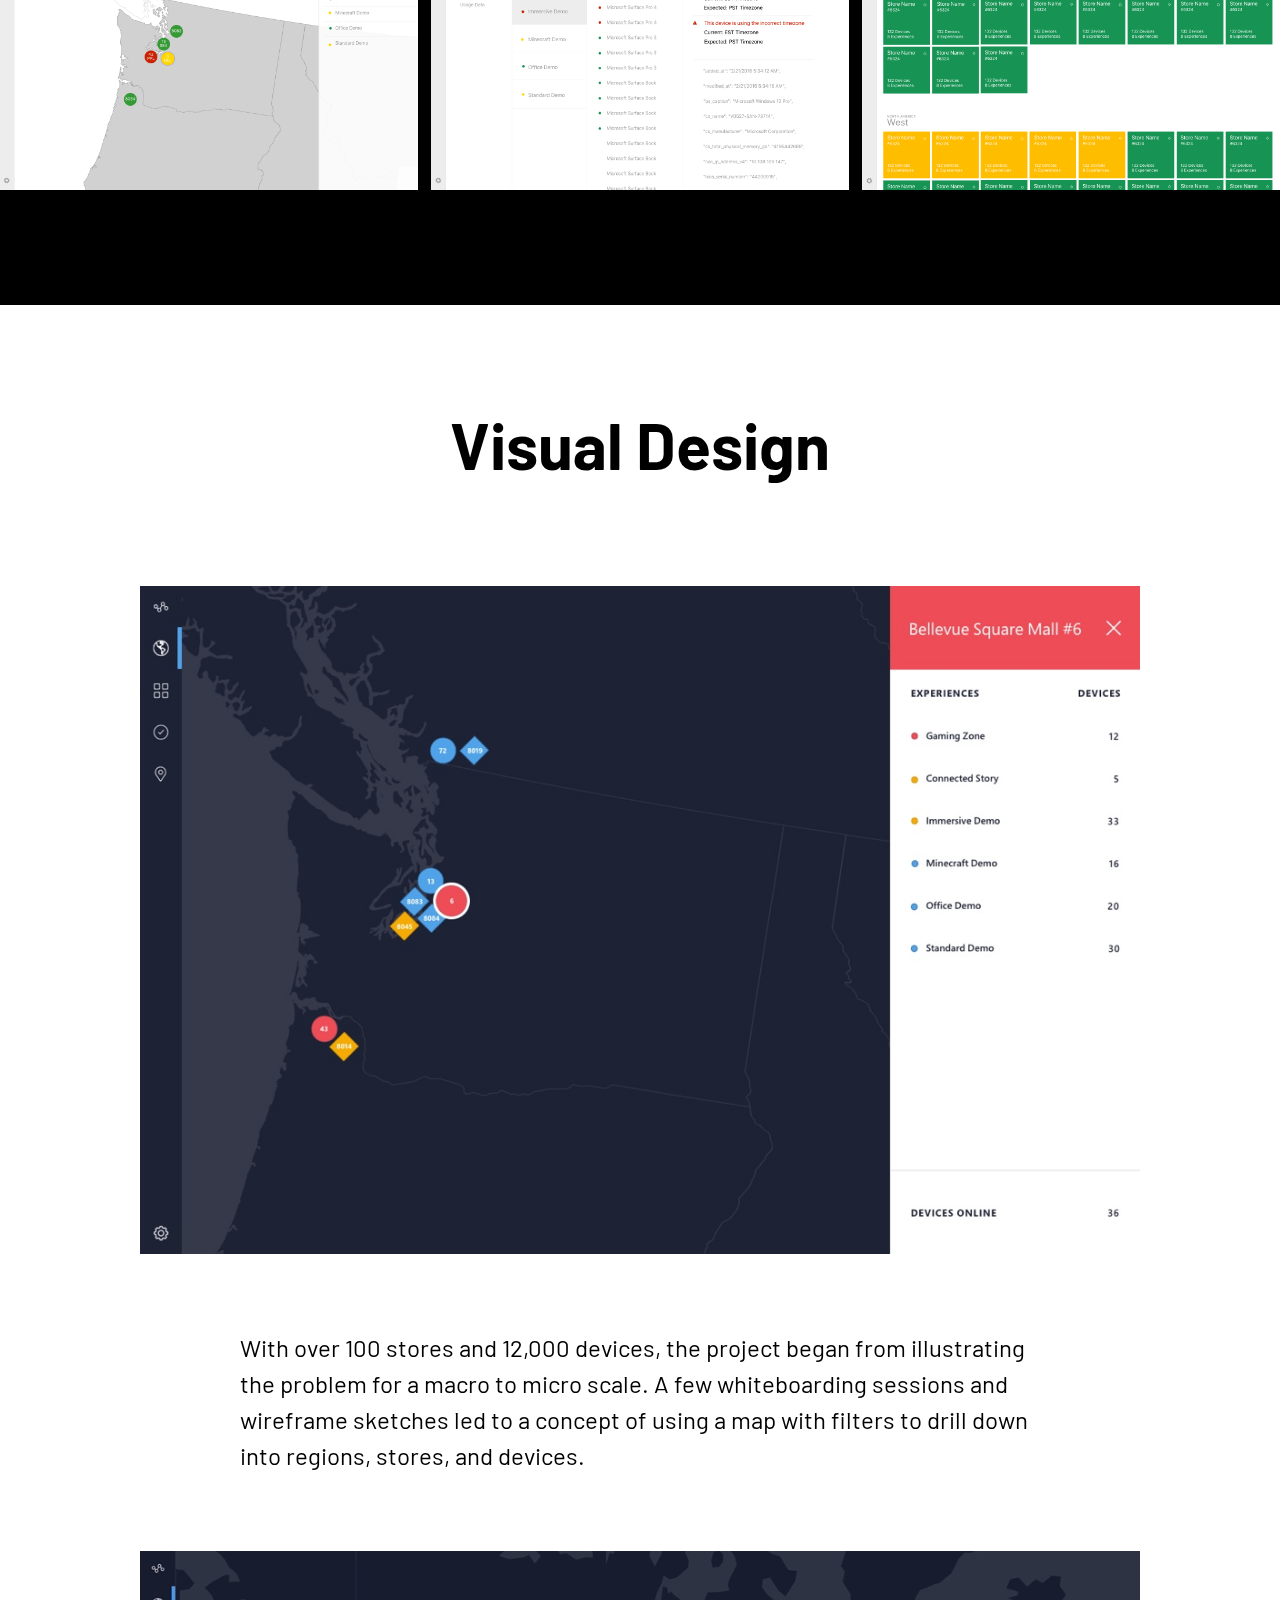
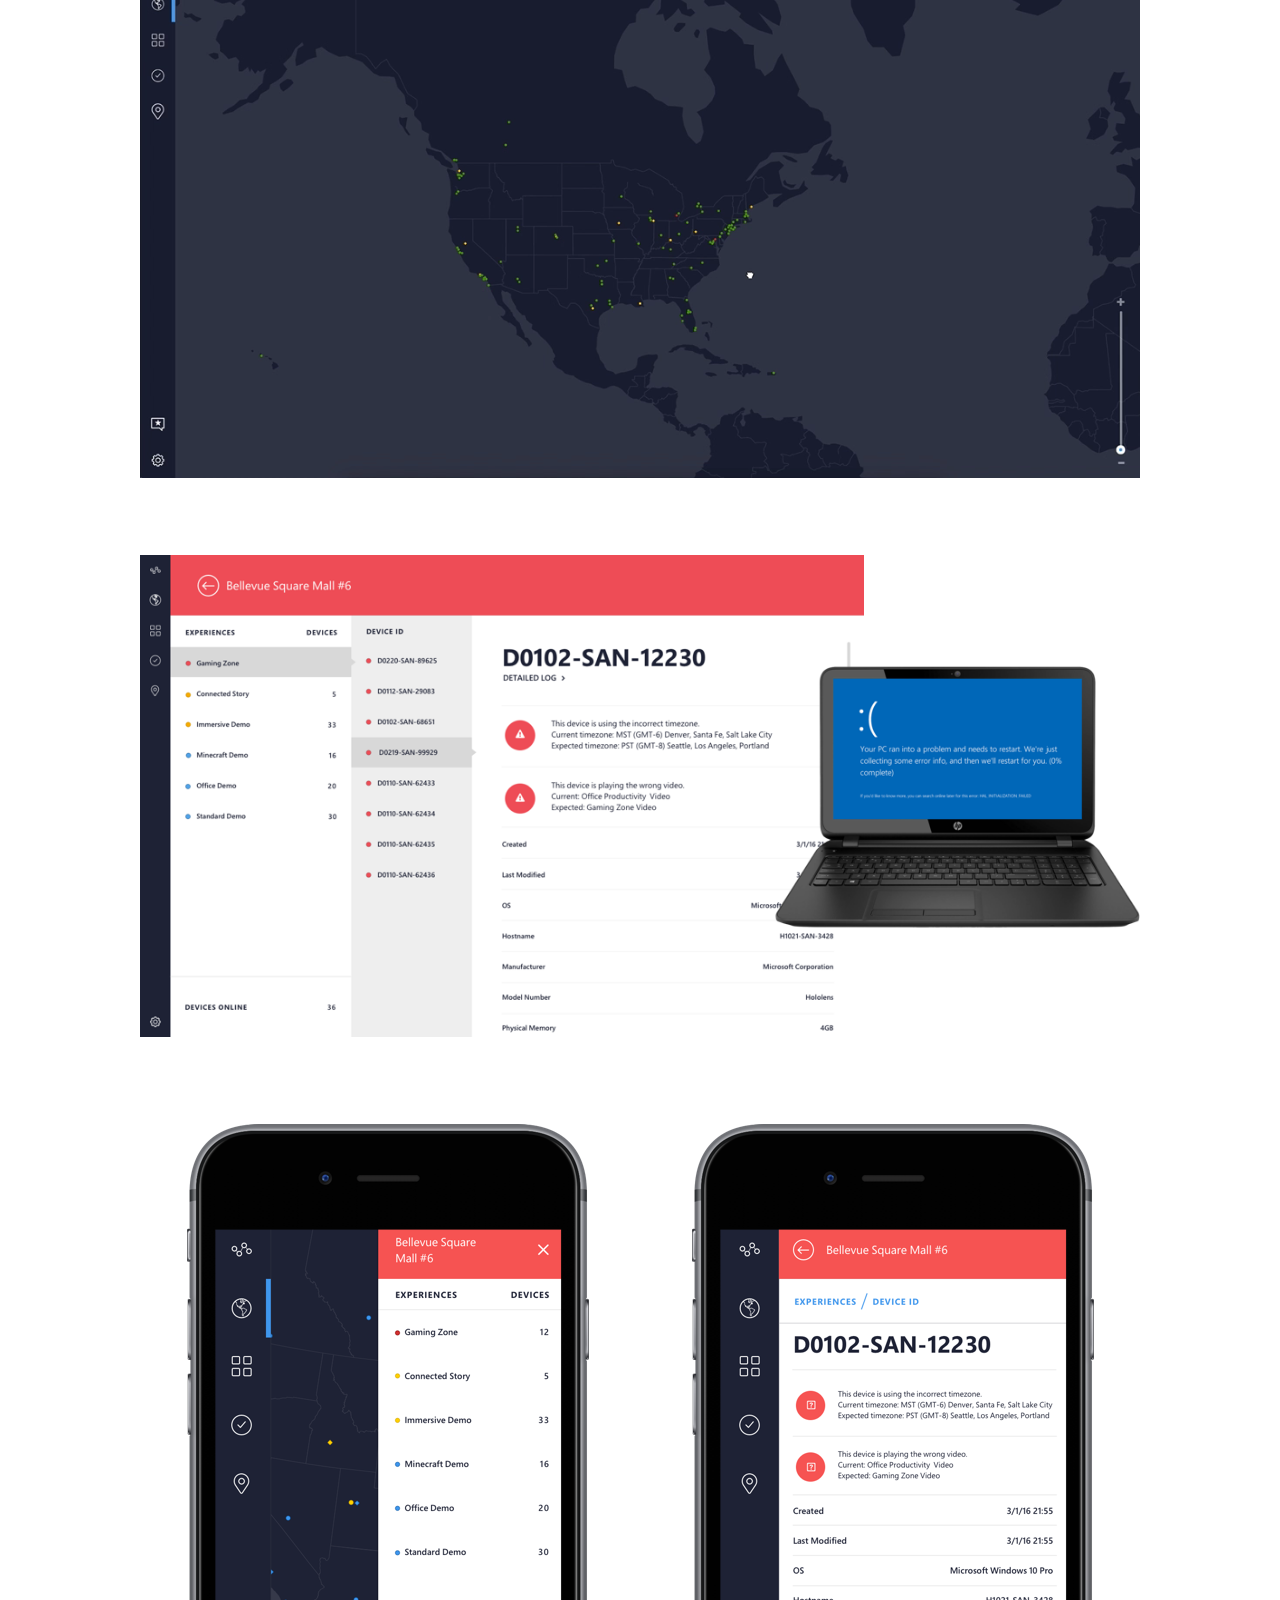
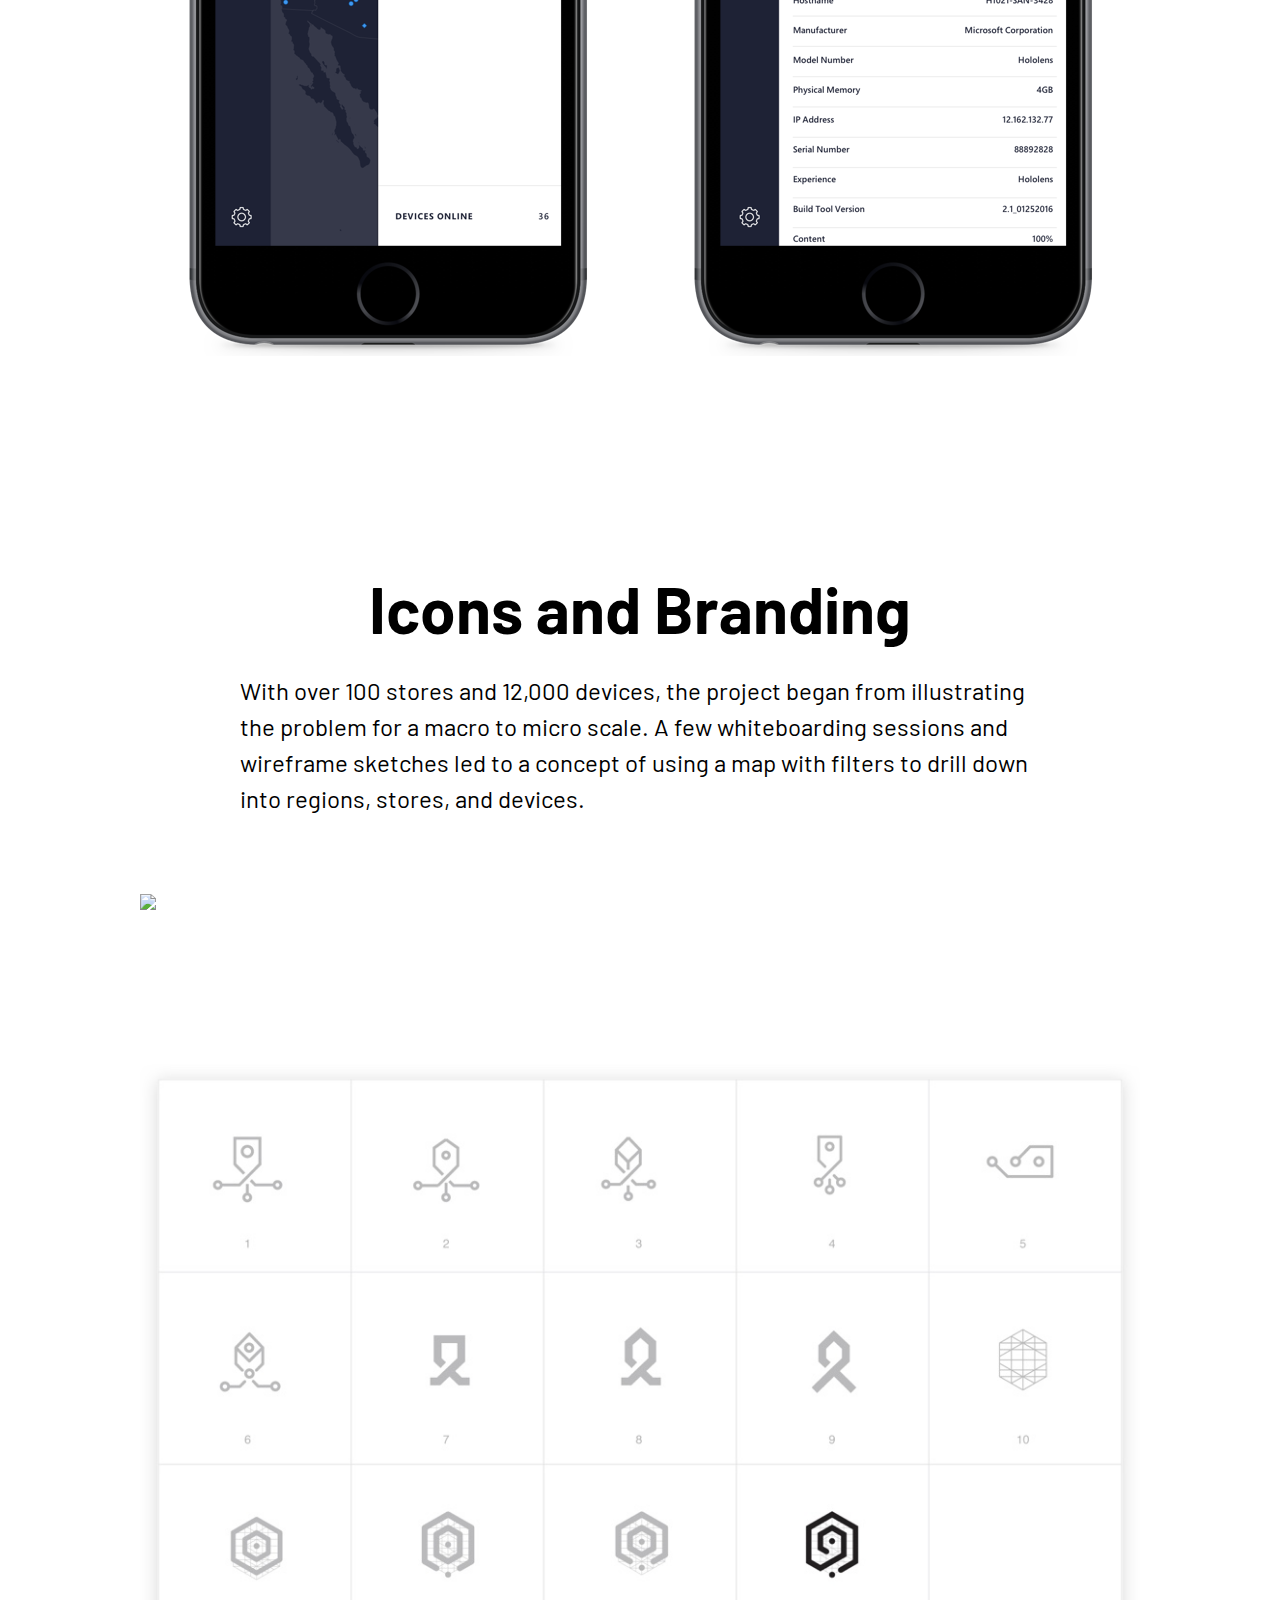
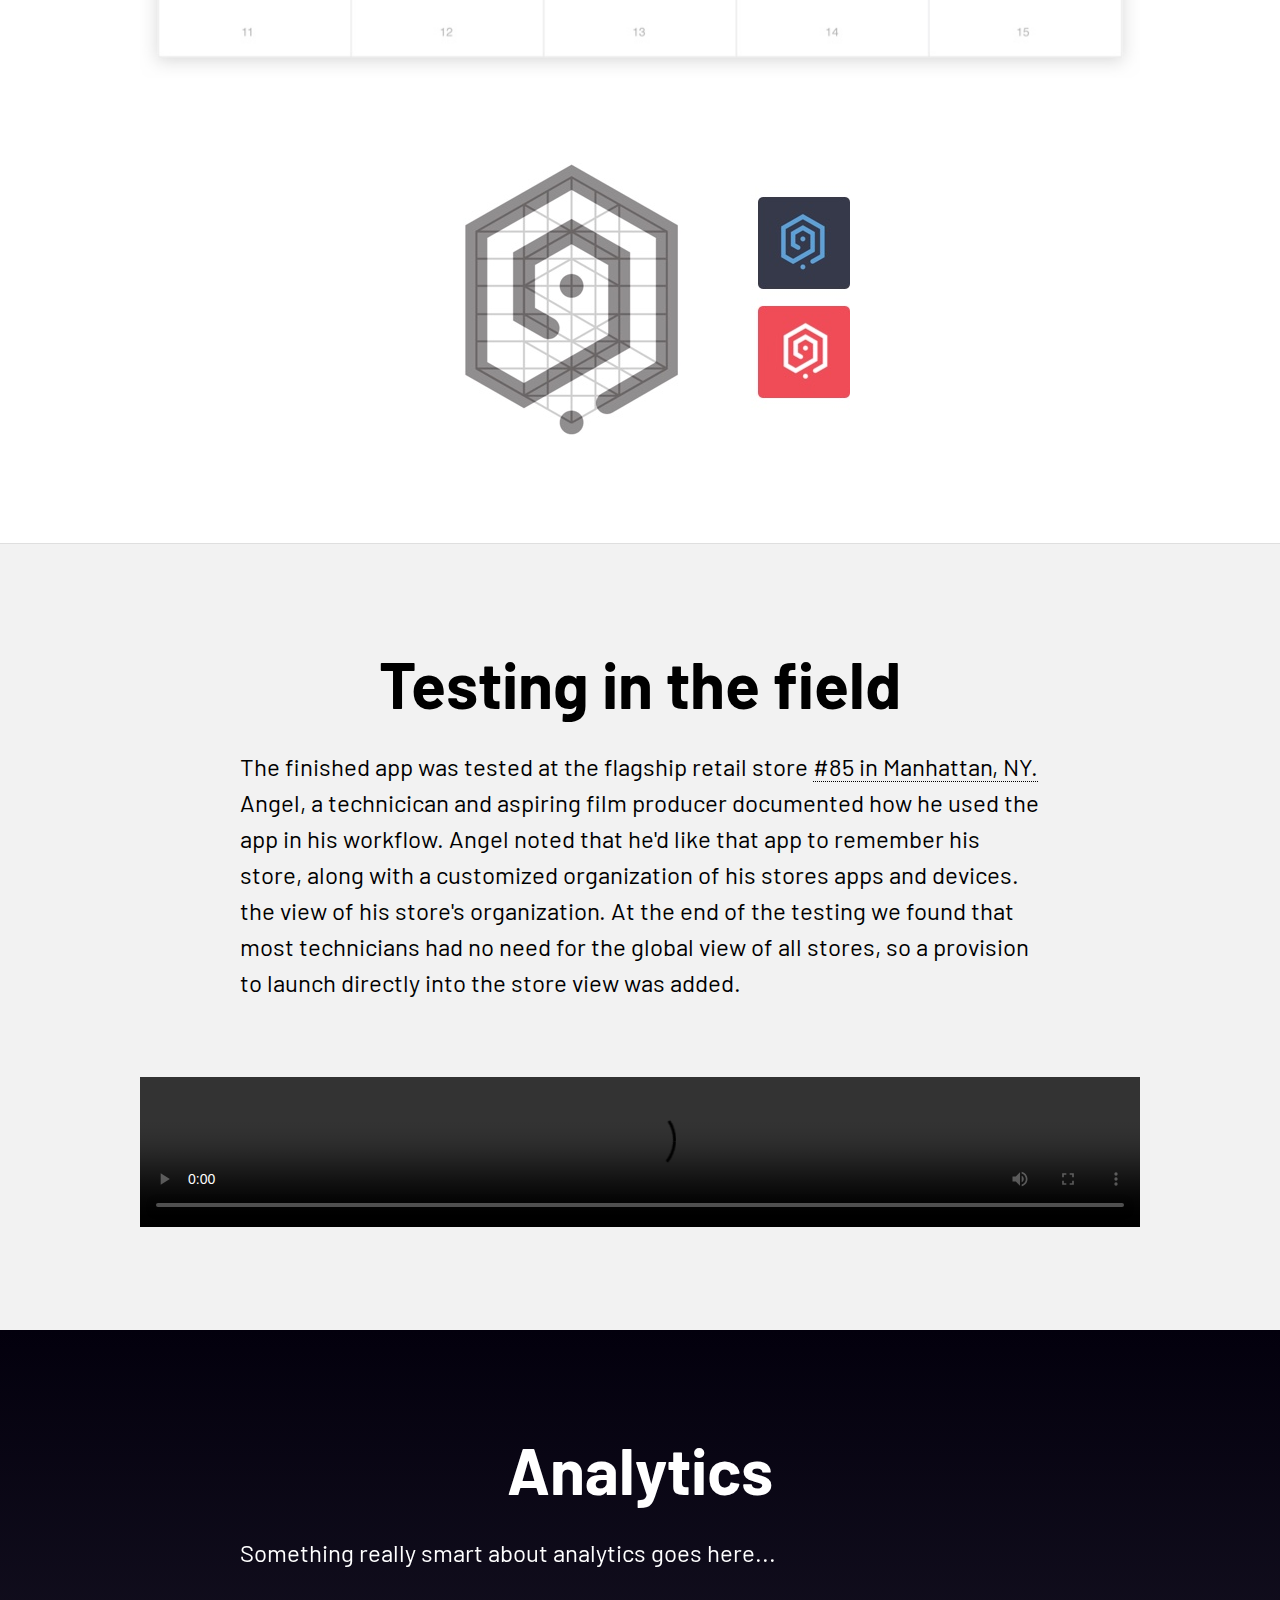
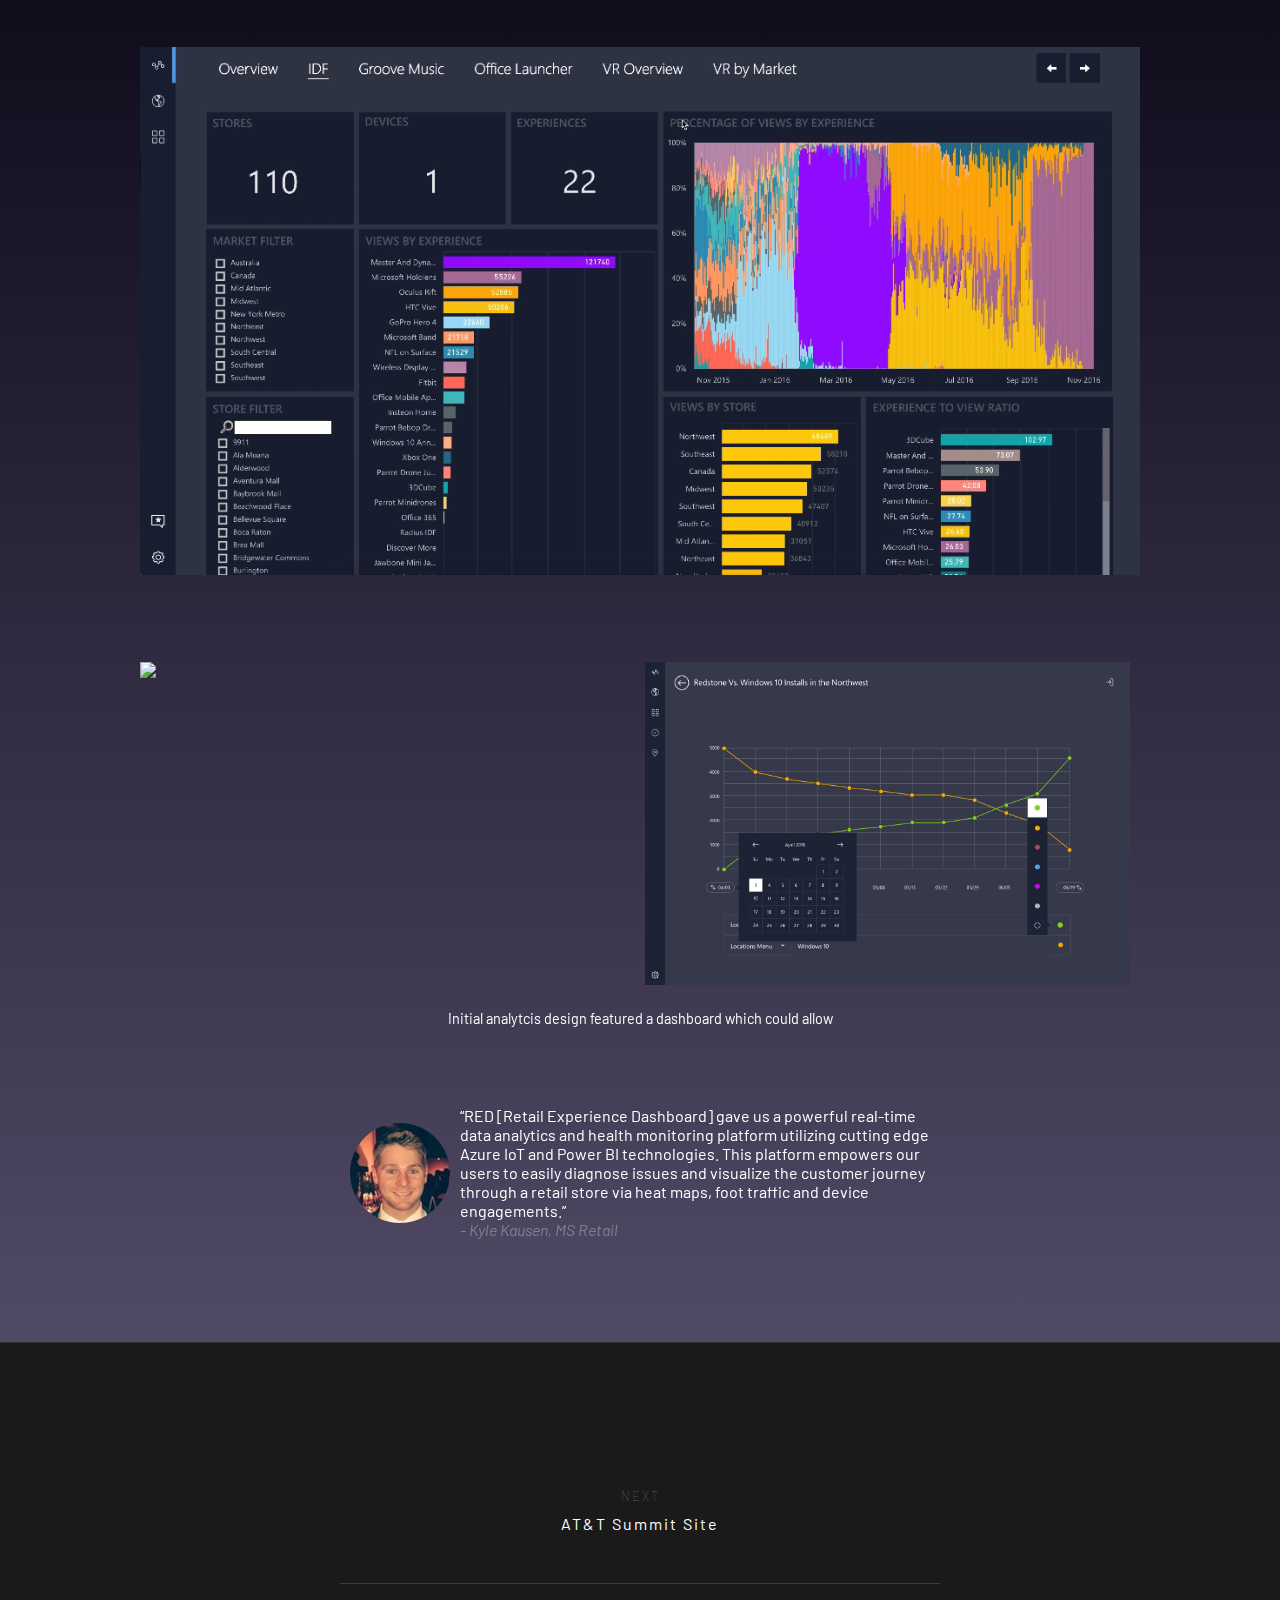
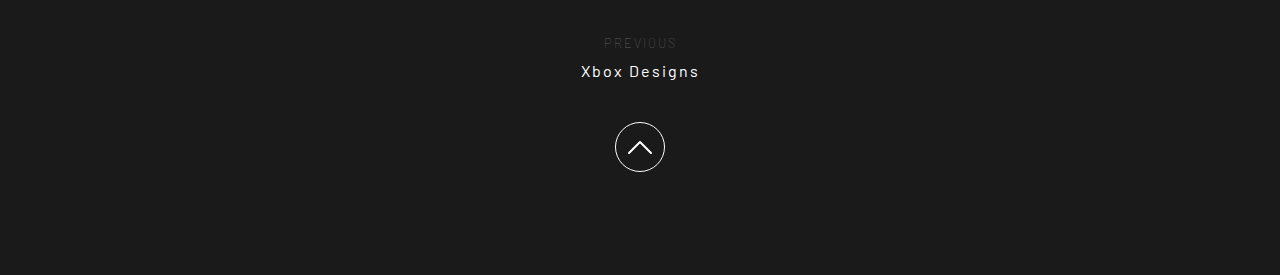
==== commit edab8ff8: "added meta descriptions" ====
--- a/project-red.html
+++ b/project-red.html
@@ -4,6 +4,7 @@
 	    <title>Roman P - Project Title</title>
 	    <meta http-equiv="content-type" content="text/html; charset=utf-8">
 	    <meta name="viewport" content="width=device-width, initial-scale=1">
+        <meta name="description" content="">
 
         <link href="https://fonts.googleapis.com/css?family=Open+Sans:300,400,600,700,800,900" rel="stylesheet">
         <link href="https://fonts.googleapis.com/css?family=Barlow:400,500,700,800" rel="stylesheet">
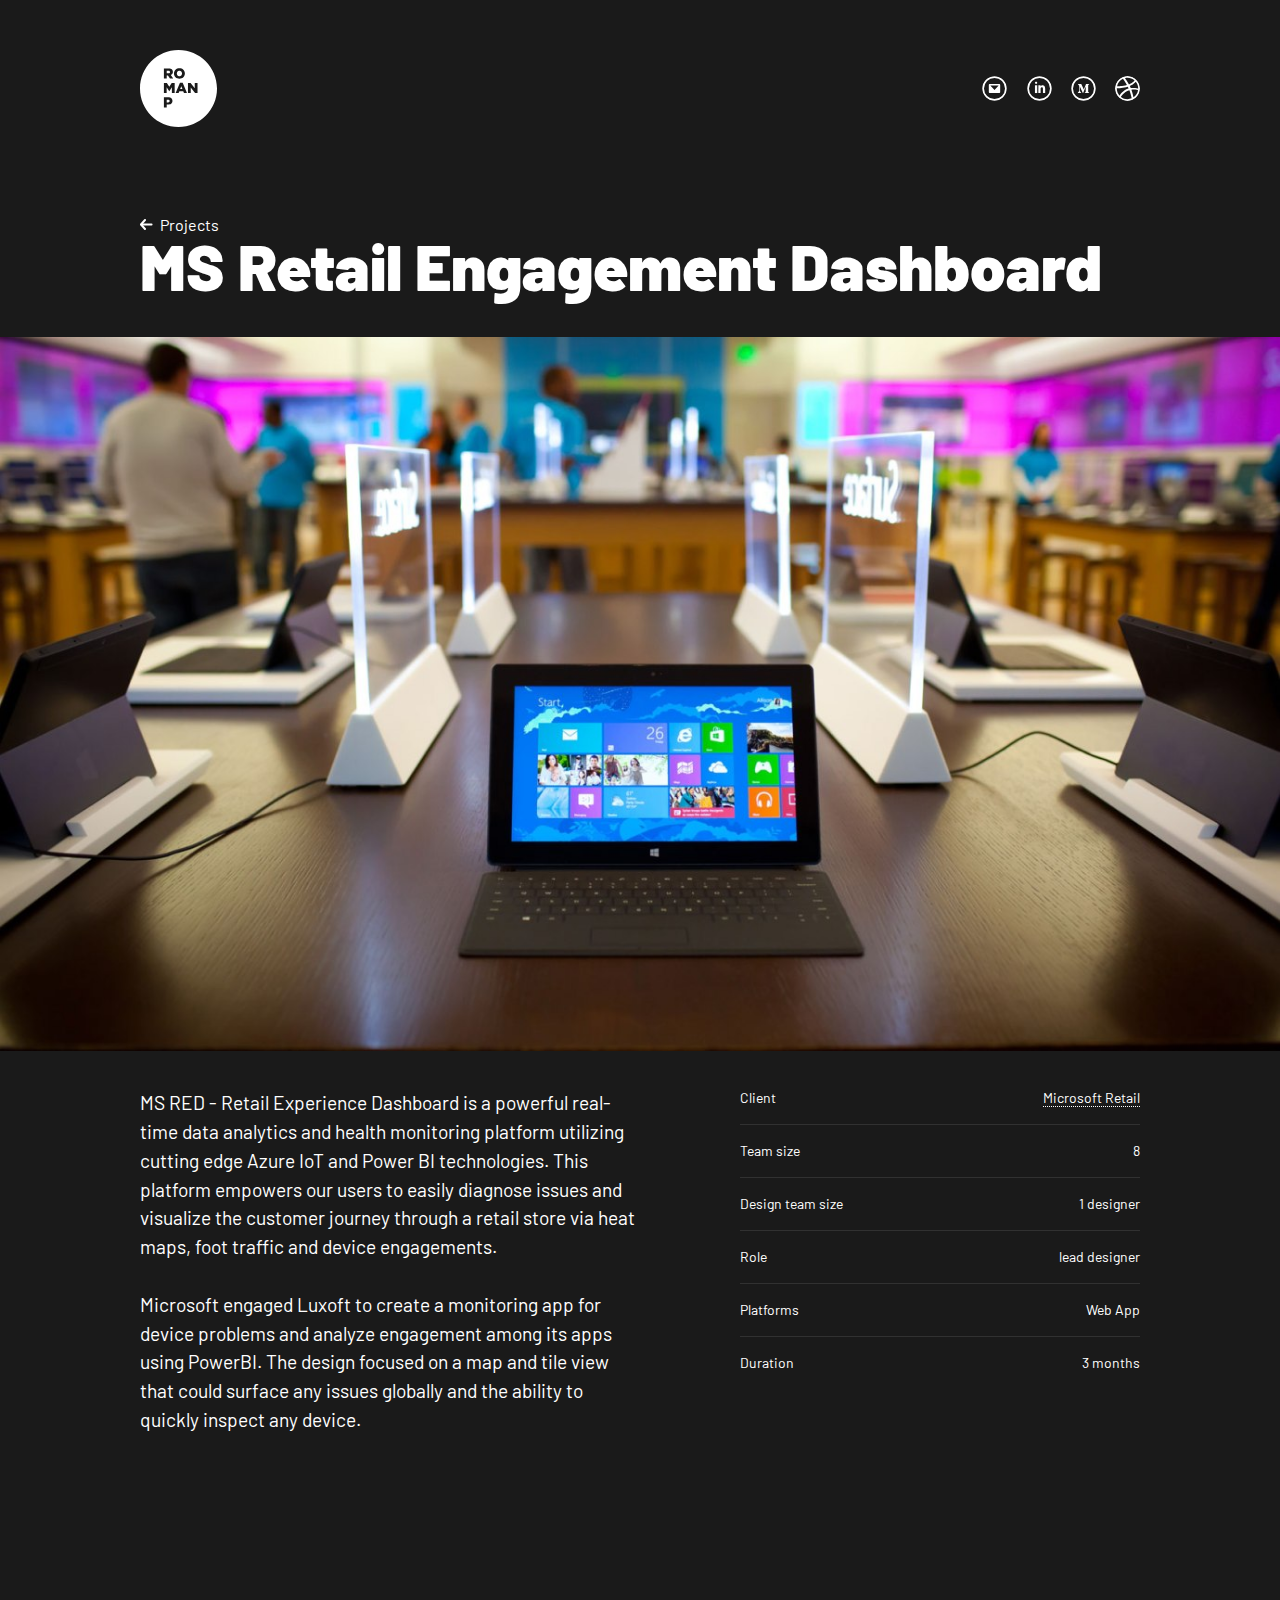
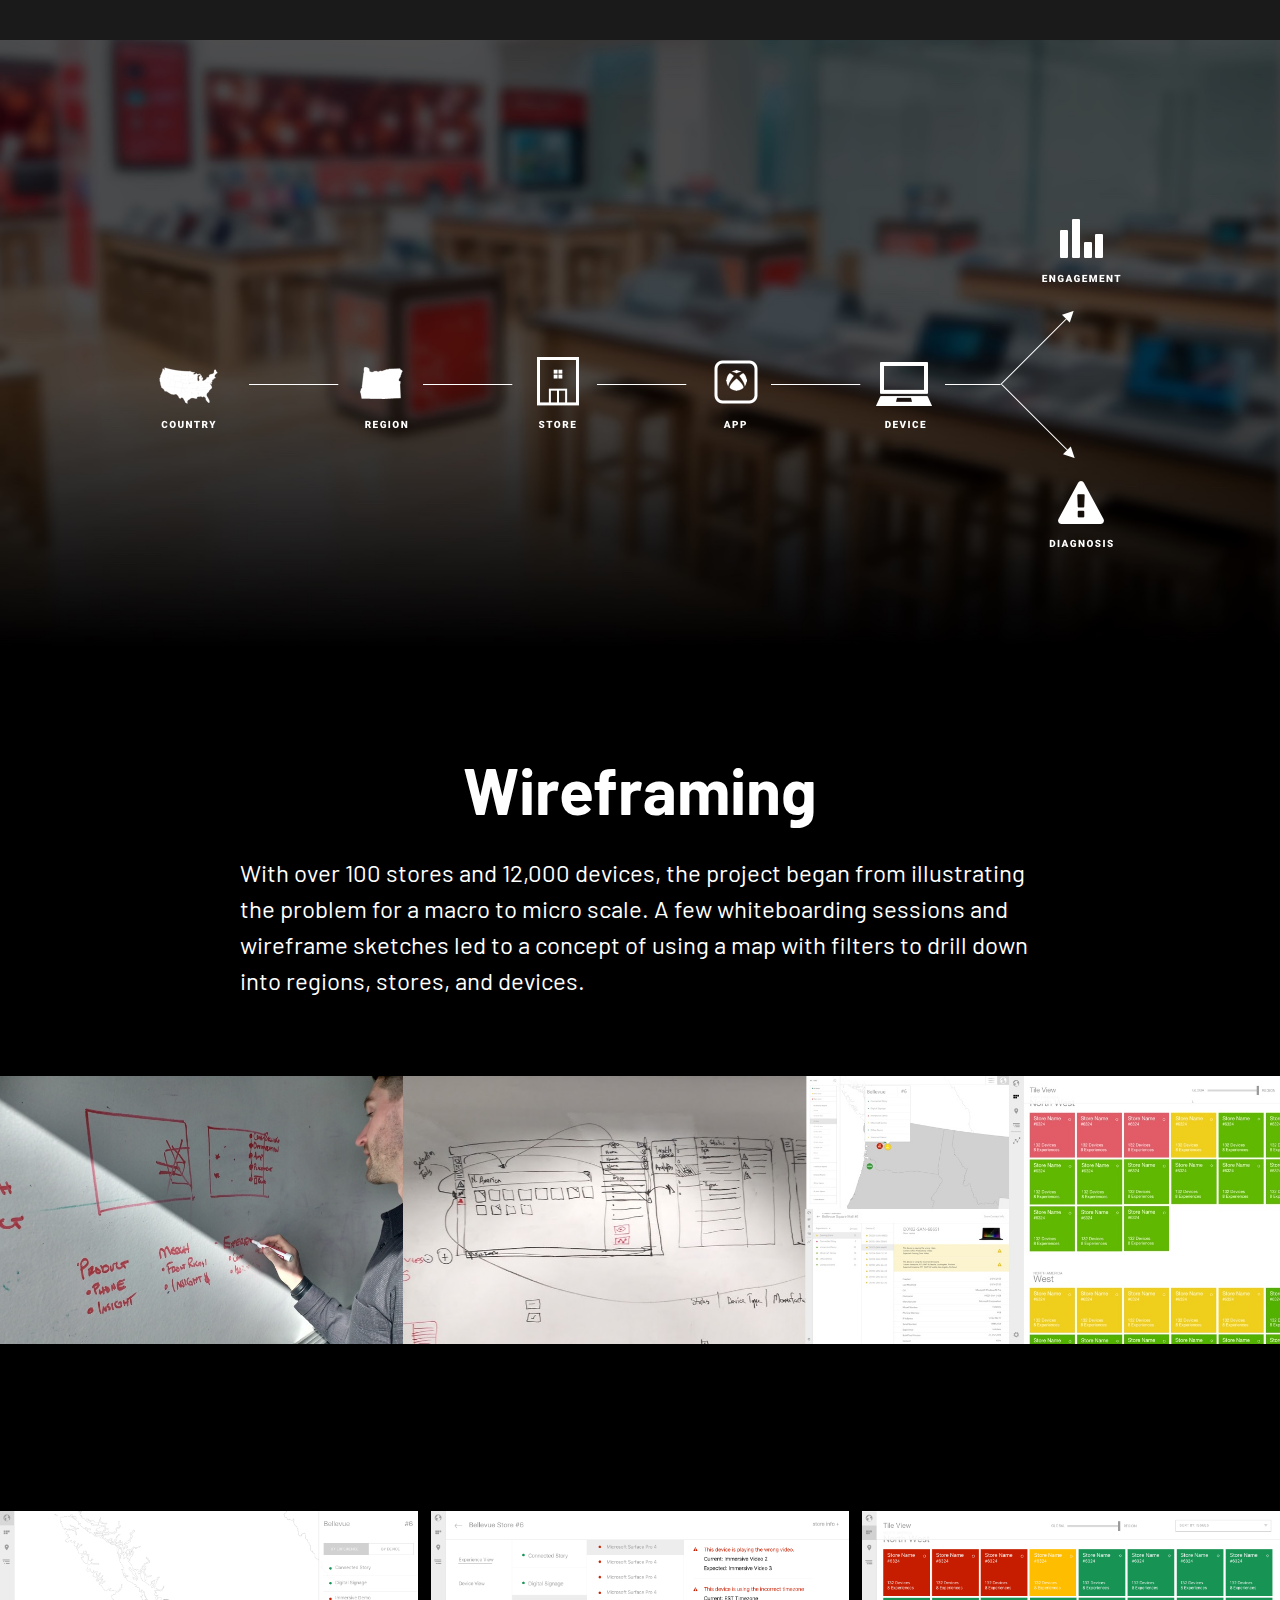
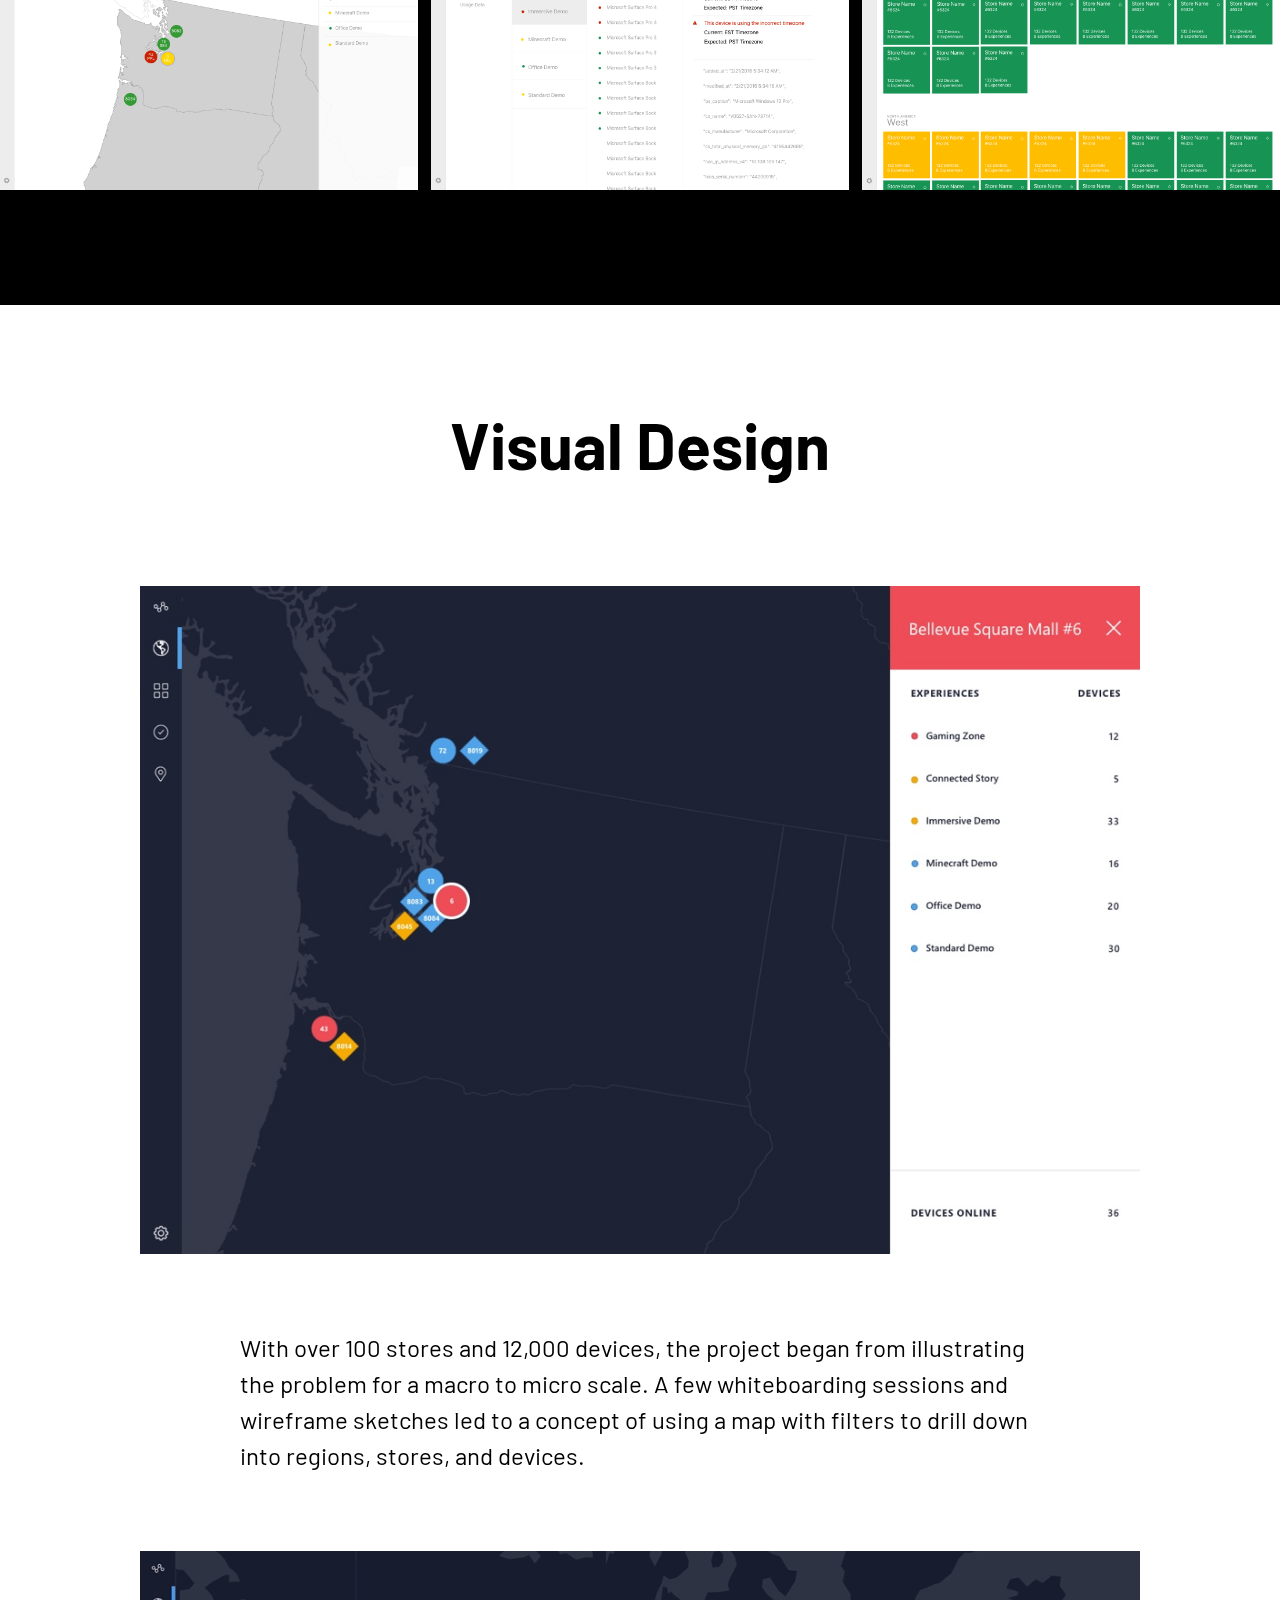
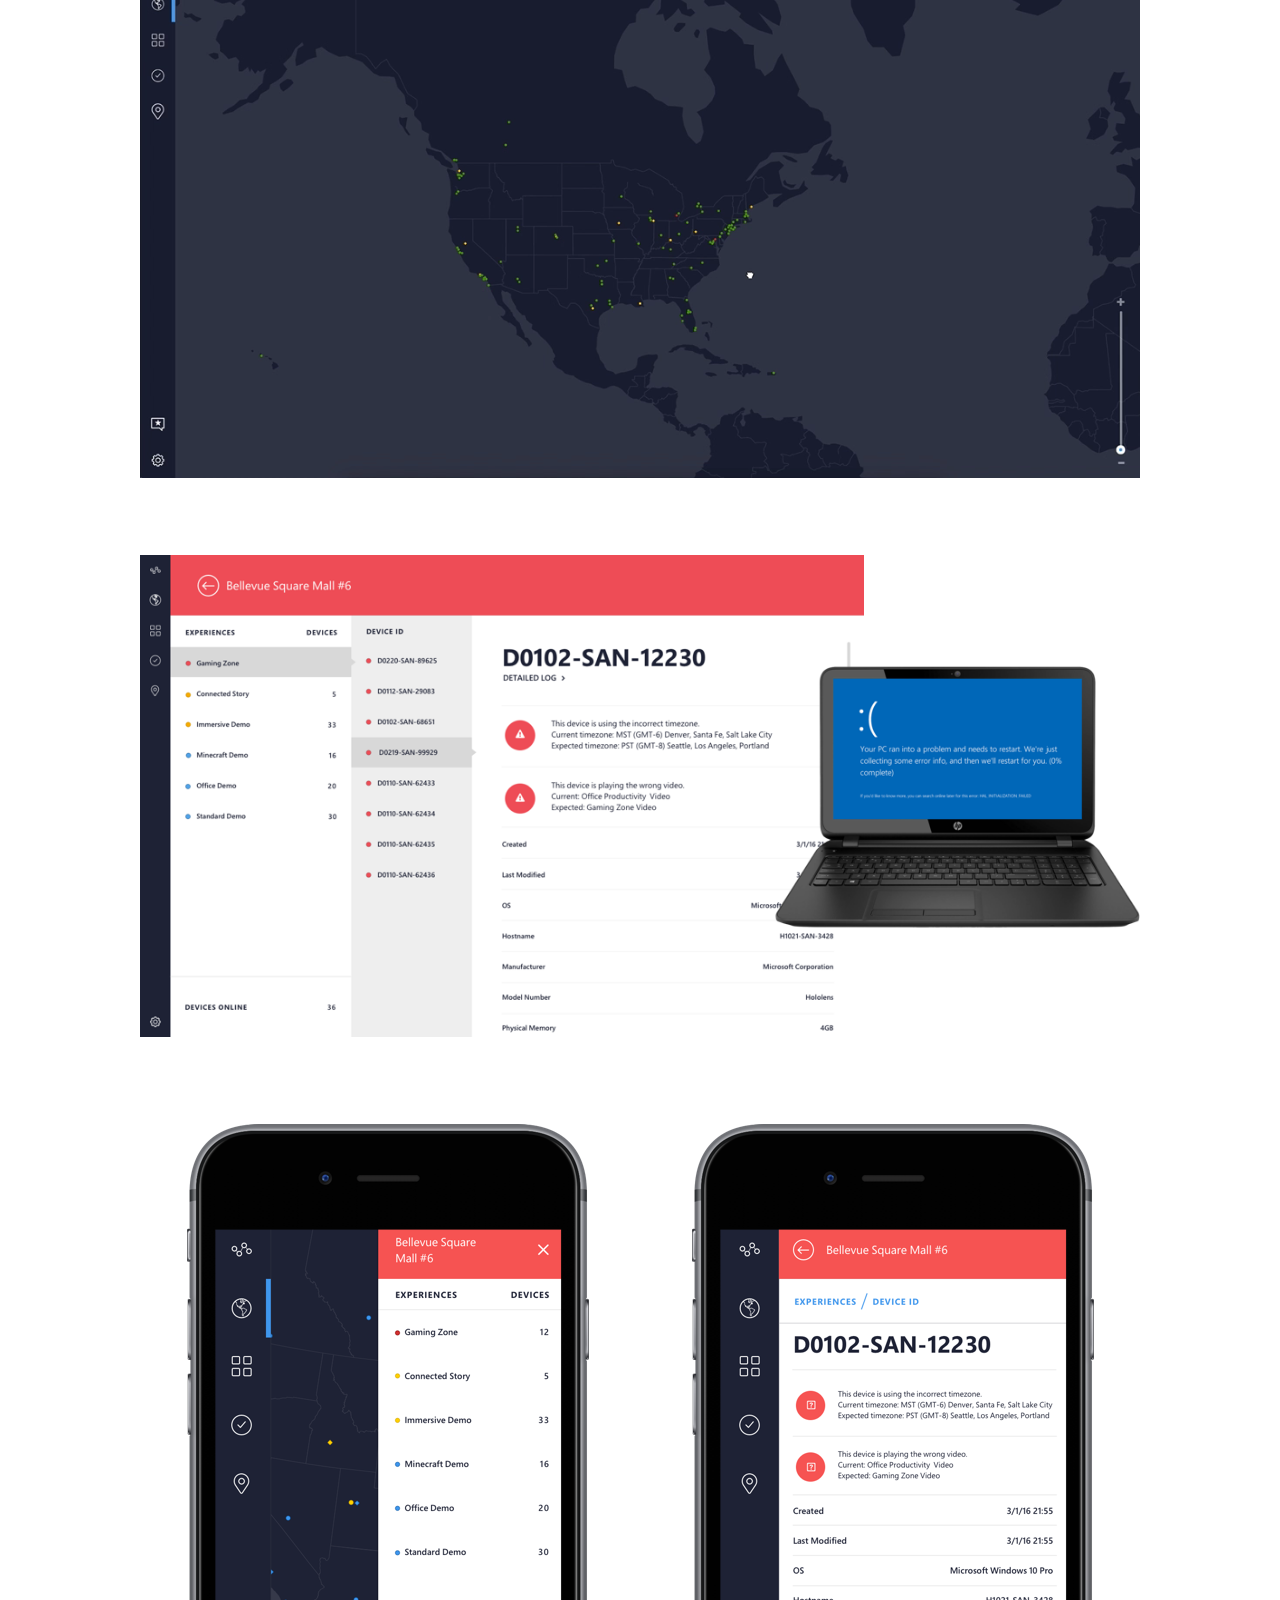
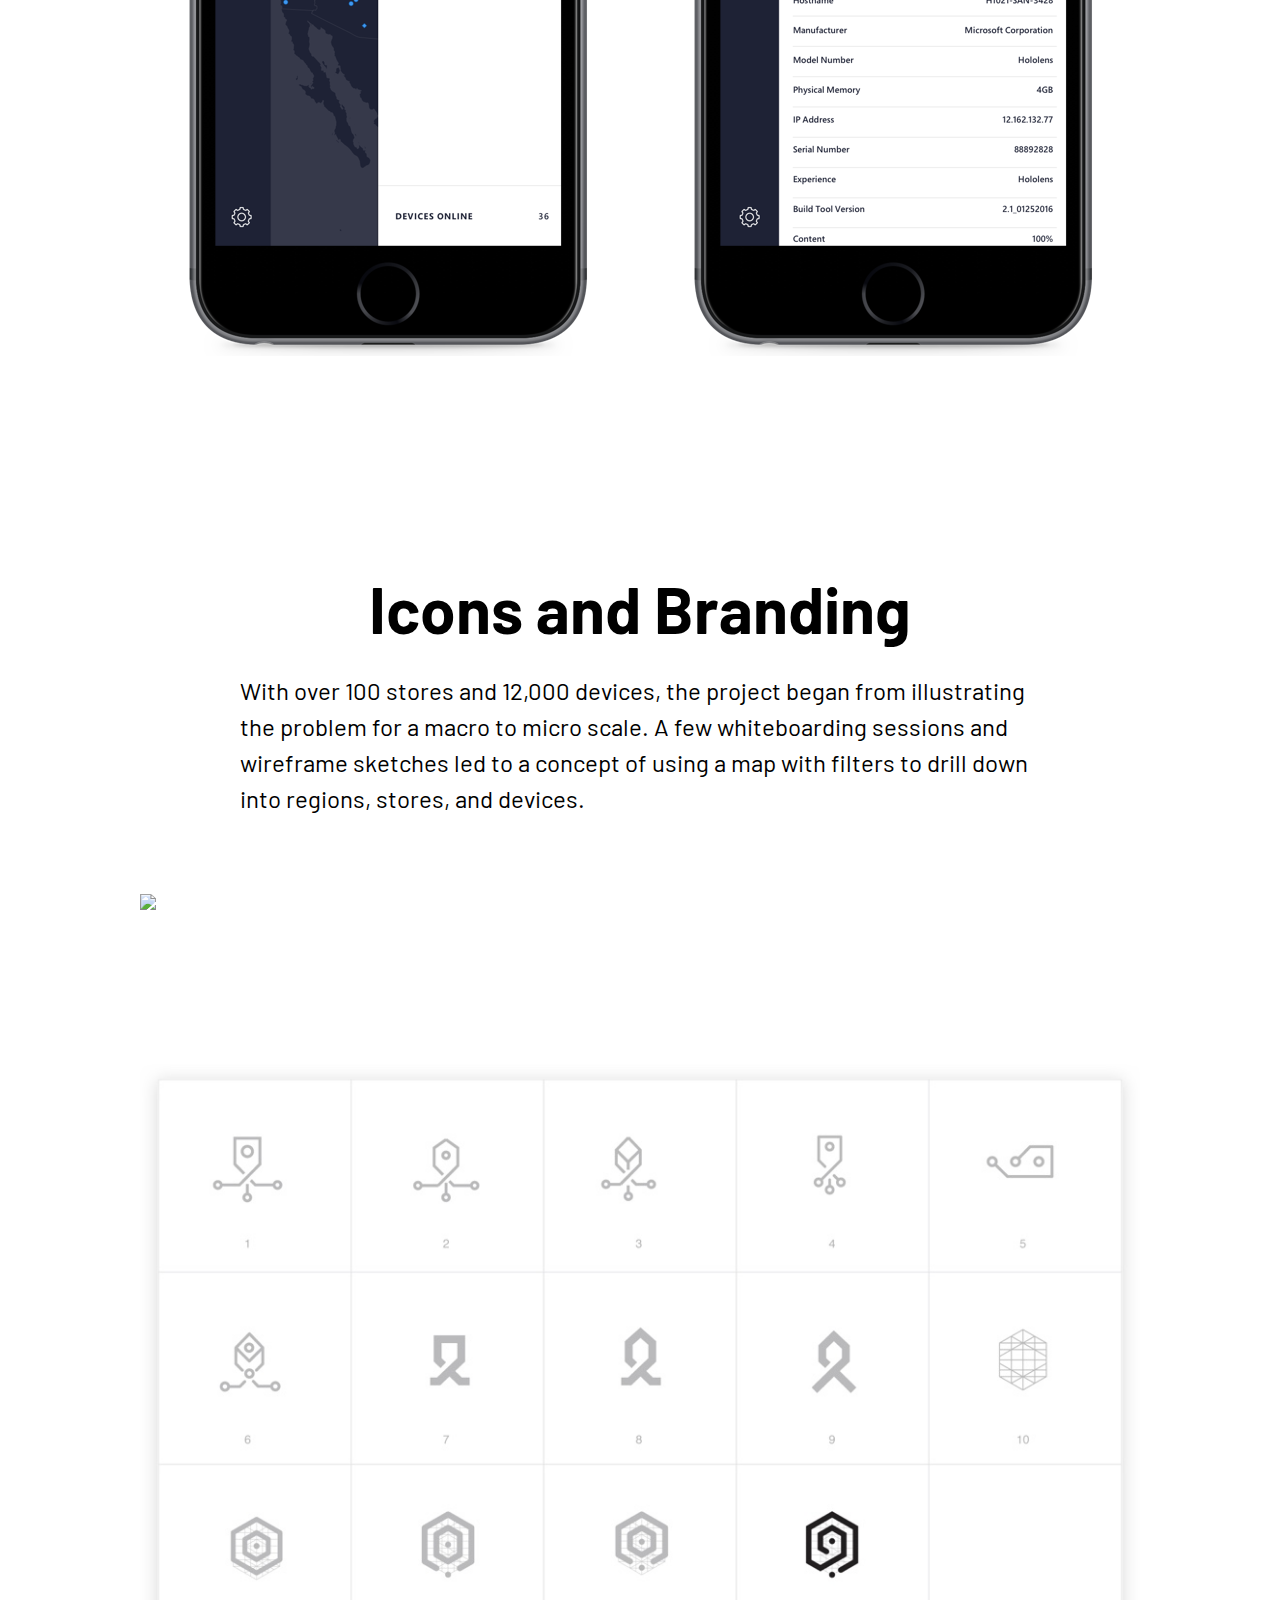
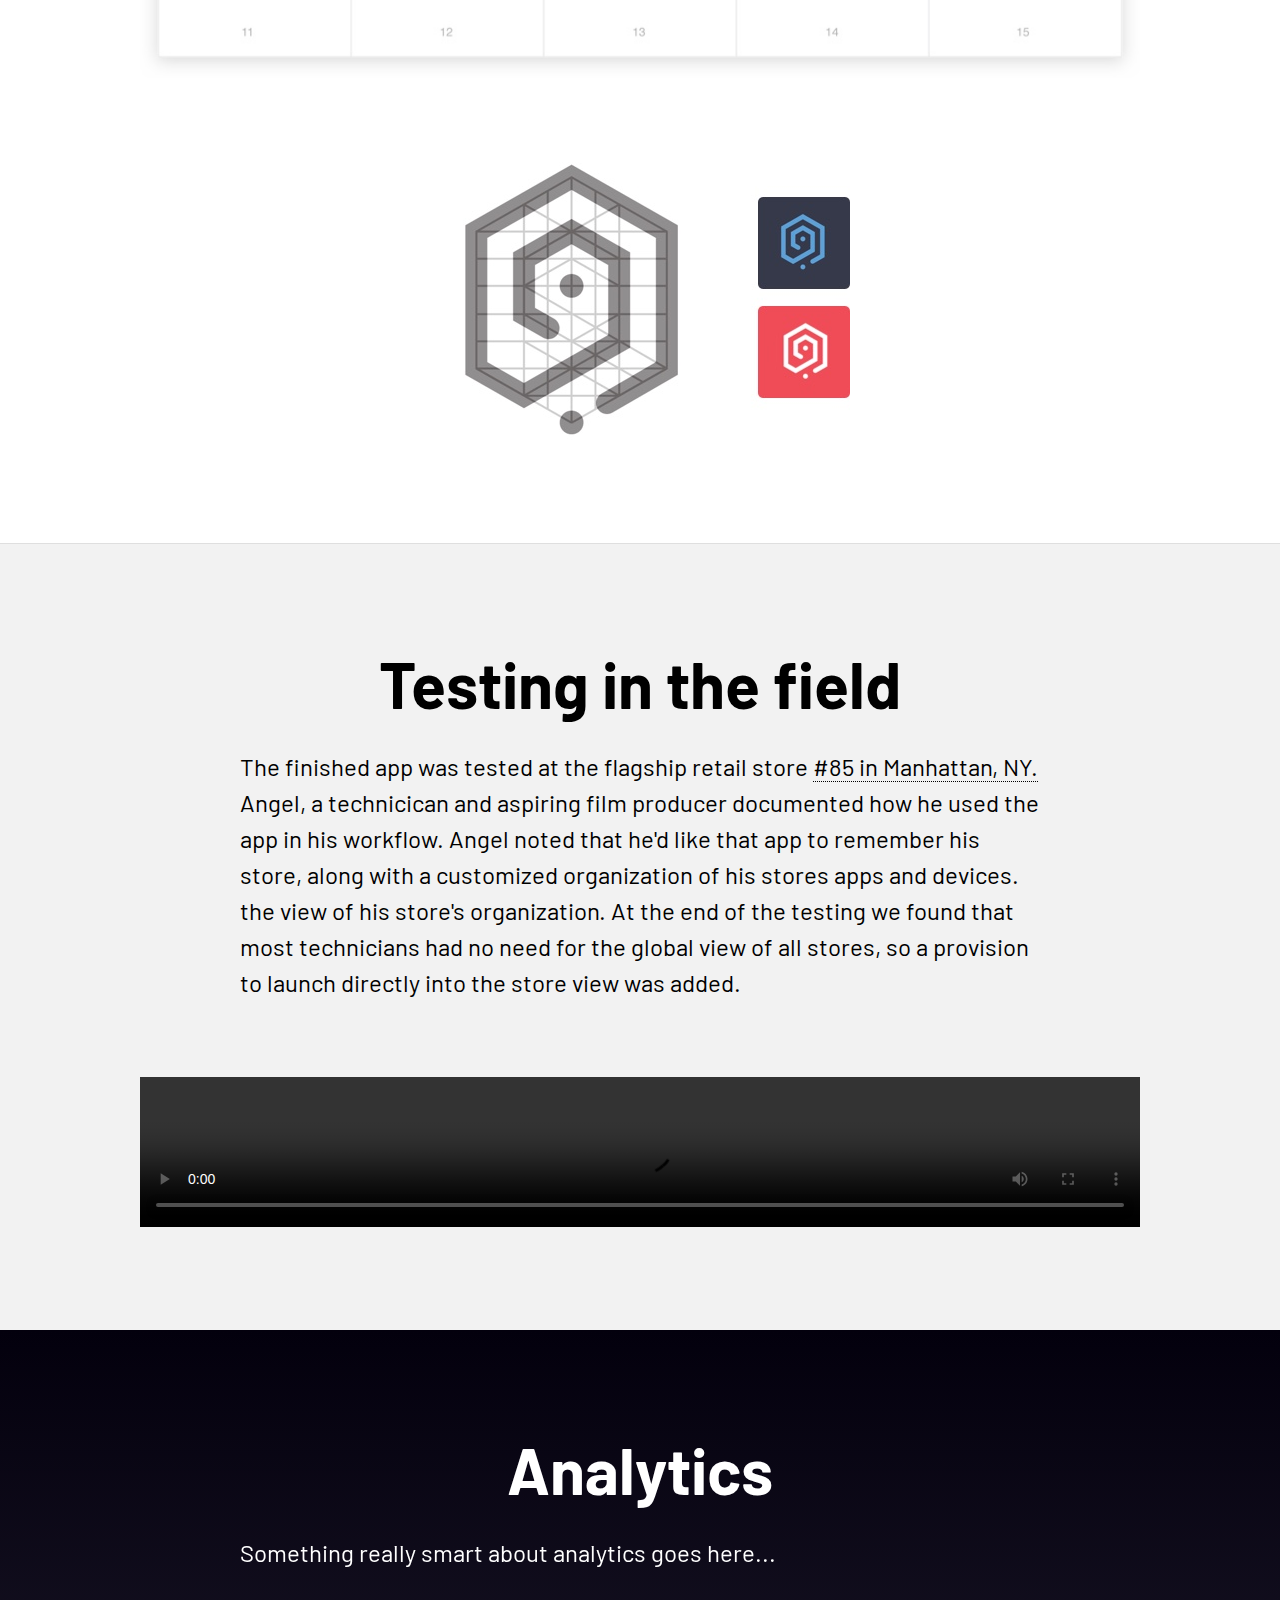
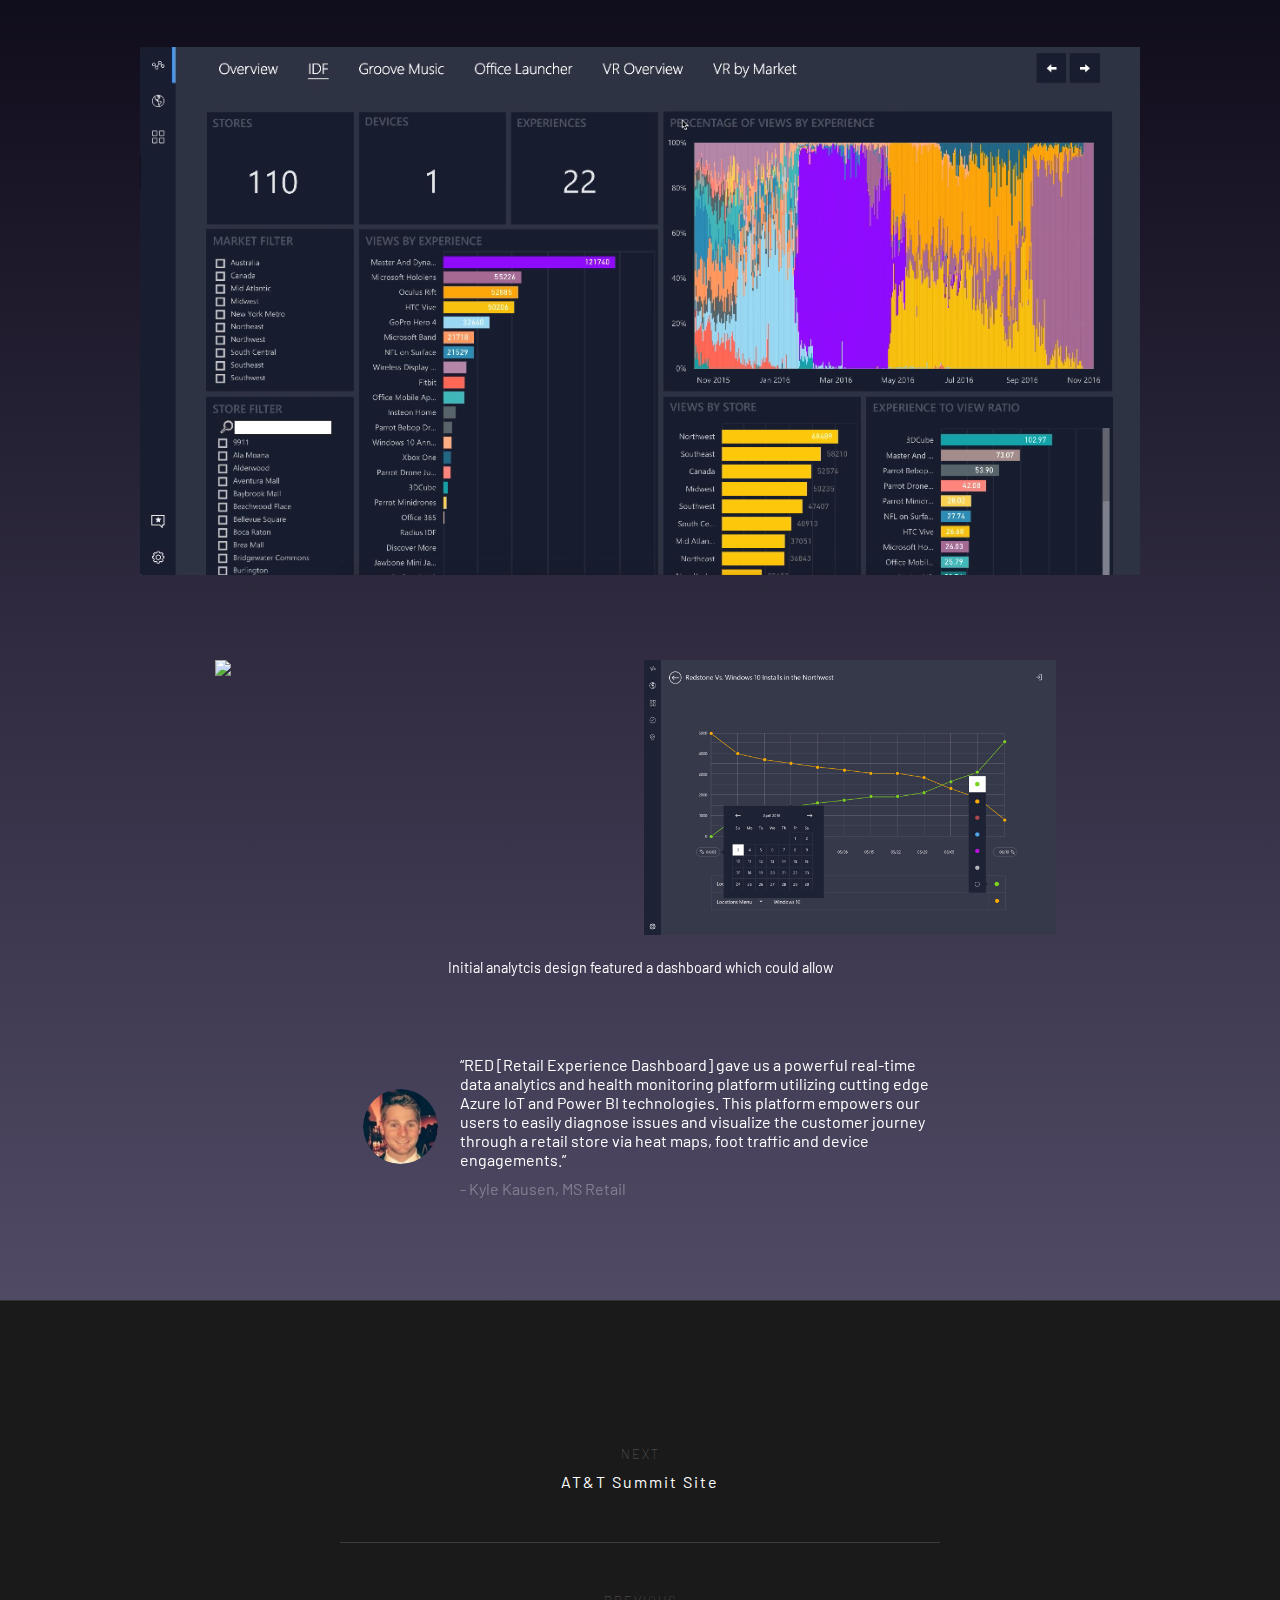
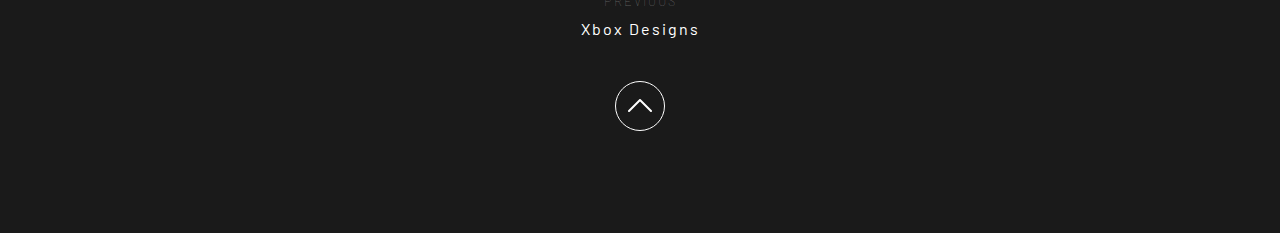
==== commit 308d7675: "Quote head and text updated" ====
--- a/project-red.html
+++ b/project-red.html
@@ -133,9 +133,9 @@
                 <figcaption>Initial analytcis design featured a dashboard which could allow </figcaption>
                 <div class='quote'>
                     <div class='quote-head'>
-                        <img src='img/projects/RED/head.png'>                        
+                        <span style="background-image:url(img/projects/RED/head.png)"></span>
                     </div>
-                    <span>
+                    <div class='quote-text'>
                         “RED [Retail Experience Dashboard] gave us a powerful real-time data analytics and health monitoring platform utilizing cutting edge Azure IoT and Power BI technologies. This platform empowers our users to easily diagnose issues and visualize the customer journey through a retail store via heat maps, foot traffic and device engagements.”
                         <i>- Kyle Kausen, MS Retail</i>
                     </span>
--- a/css/style.css
+++ b/css/style.css
@@ -76,6 +76,12 @@
     }
 
 /* Layout */
+    .layout-flex {
+        display: flex;
+        justify-content: space-between;
+        width: 100%;
+        flex-direction: row;   
+    }
 
     .layout-wrapper {
         width: 85%;
@@ -84,6 +90,16 @@
         max-width: 1000px;
     }
 
+    @media only screen and (max-width: 760px) {
+        .layout-flex {
+            display: block;
+        }
+
+        .layout-wrapper {
+            width: 90%
+        }
+    }
+
     .layout-full {
         width: 100%;
     }
@@ -92,13 +108,6 @@
         width: 100%;
     }
 
-    .layout-flex {
-        display: flex;
-        justify-content: space-between;
-        width: 100%;
-        flex-direction: row;   
-    }
-
     section p + .layout-flex {
         padding-top: 6vw;
     }
@@ -109,7 +118,7 @@
         justify-content: center;               
     }
 
-        /* wrapping images inside flex */
+    /* wrapping images inside flex */
         .layout-flex span {     
             display: block; 
             margin: 1%;
@@ -129,15 +138,6 @@
           margin-left: 0;
         }
 
-        @media only screen and (max-width: 760px) {
-            .layout-flex {
-                display: block;
-            }
-
-            .layout-wrapper {
-                width: 93%
-            }
-        }
 
     .layout--smaller {
         width: 40%;
@@ -216,8 +216,14 @@
 
 
     @media only screen and (max-width: 860px) {
-        h2 {
-            font-size: 4vw;
+        #home h1 {
+            font-size: 8vw;
+            padding-bottom: 20vw;
+            width: 100%;
+        }
+        h2, #home h2 {
+            font-size: 6vw;
+            padding: 3vw 0 3vw 0;
             font-weight: 900;
         }
     }
@@ -367,13 +373,6 @@
             justify-content: flex-end;
         }
 
-        @media only screen and (max-width: 760px) {
-            .social-icons {
-                flex-wrap: wrap;
-                justify-content: space-between;
-            }            
-        }        
-
         .social-icons li{
             min-width: 25px;
             min-height: 25px;
@@ -386,6 +385,13 @@
             font-size: 12px;
         }
 
+        @media only screen and (max-width: 760px) {
+            .social-icons li{
+                margin-left: 6vw;
+            }            
+        }        
+
+
         .social-icons li a{
             position: absolute;
             top: 0;
@@ -411,7 +417,6 @@
         .icon-flickr {background-image: url(../img/icon-social-flickr-dark.svg);}
         .icon-medium {background-image: url(../img/icon-social-medium-dark.svg);}
         .icon-linkedin {background-image: url(../img/icon-social-linkedin-dark.svg);}
-
 
 /* Video */
 
@@ -457,6 +462,7 @@
         margin: 6vw auto 0 auto;
         align-content: space-around;
         max-width: 600px;
+		flex-wrap: wrap;
     }
 
     .quote-head {
@@ -464,23 +470,44 @@
         display: flex;
         align-items: center;
         justify-content: center;  
+    }
+
+    .quote-head span {
+    	background-repeat: no-repeat;
+    	background-size: cover;
+    	width: 75px;
+    	height: 75px;
+    	border-radius: 50%;
+    	display: block;
     }
 
     .quote-head img {
         width: auto;
         padding-top: 0;
-        
-    }
-
-    .quote span{
+    }
+
+    .quote-text{
         width: 80%;
     }
 
-    .quote i{
+    .quote-text i{
         opacity: .3;
         display: inline-block;
         width: 100%;
-    }
+        font-style: normal;
+        padding: 10px 0 0 0;
+    }
+
+    @media only screen and (max-width: 760px) {
+           .quote-head {
+				width: 100%;
+    			margin-bottom: 3vw;
+			}
+
+			.quote-text {
+				width: 100%;
+			} 
+	}
 
 /* Paragraphs */
 
@@ -504,7 +531,7 @@
         padding-top: 6vw;
     }
 
-    @media only screen and (max-width: 860px) {    
+    @media only screen and (max-width: 760px) {    
         section p {
             font-size: 16px;
             margin: 0 5% 0 5%;
@@ -586,11 +613,10 @@
                 border: 0;
             }
 
-            @media only screen and (max-width: 860px) {
+            @media only screen and (max-width: 760px) {
                 .projects li, .projects li:nth-child(odd) {
                     flex-direction: column;
                     min-height: 100vw;
-                    padding: 5% 5% 0 5%;
                     box-sizing: border-box;
                 }
 
